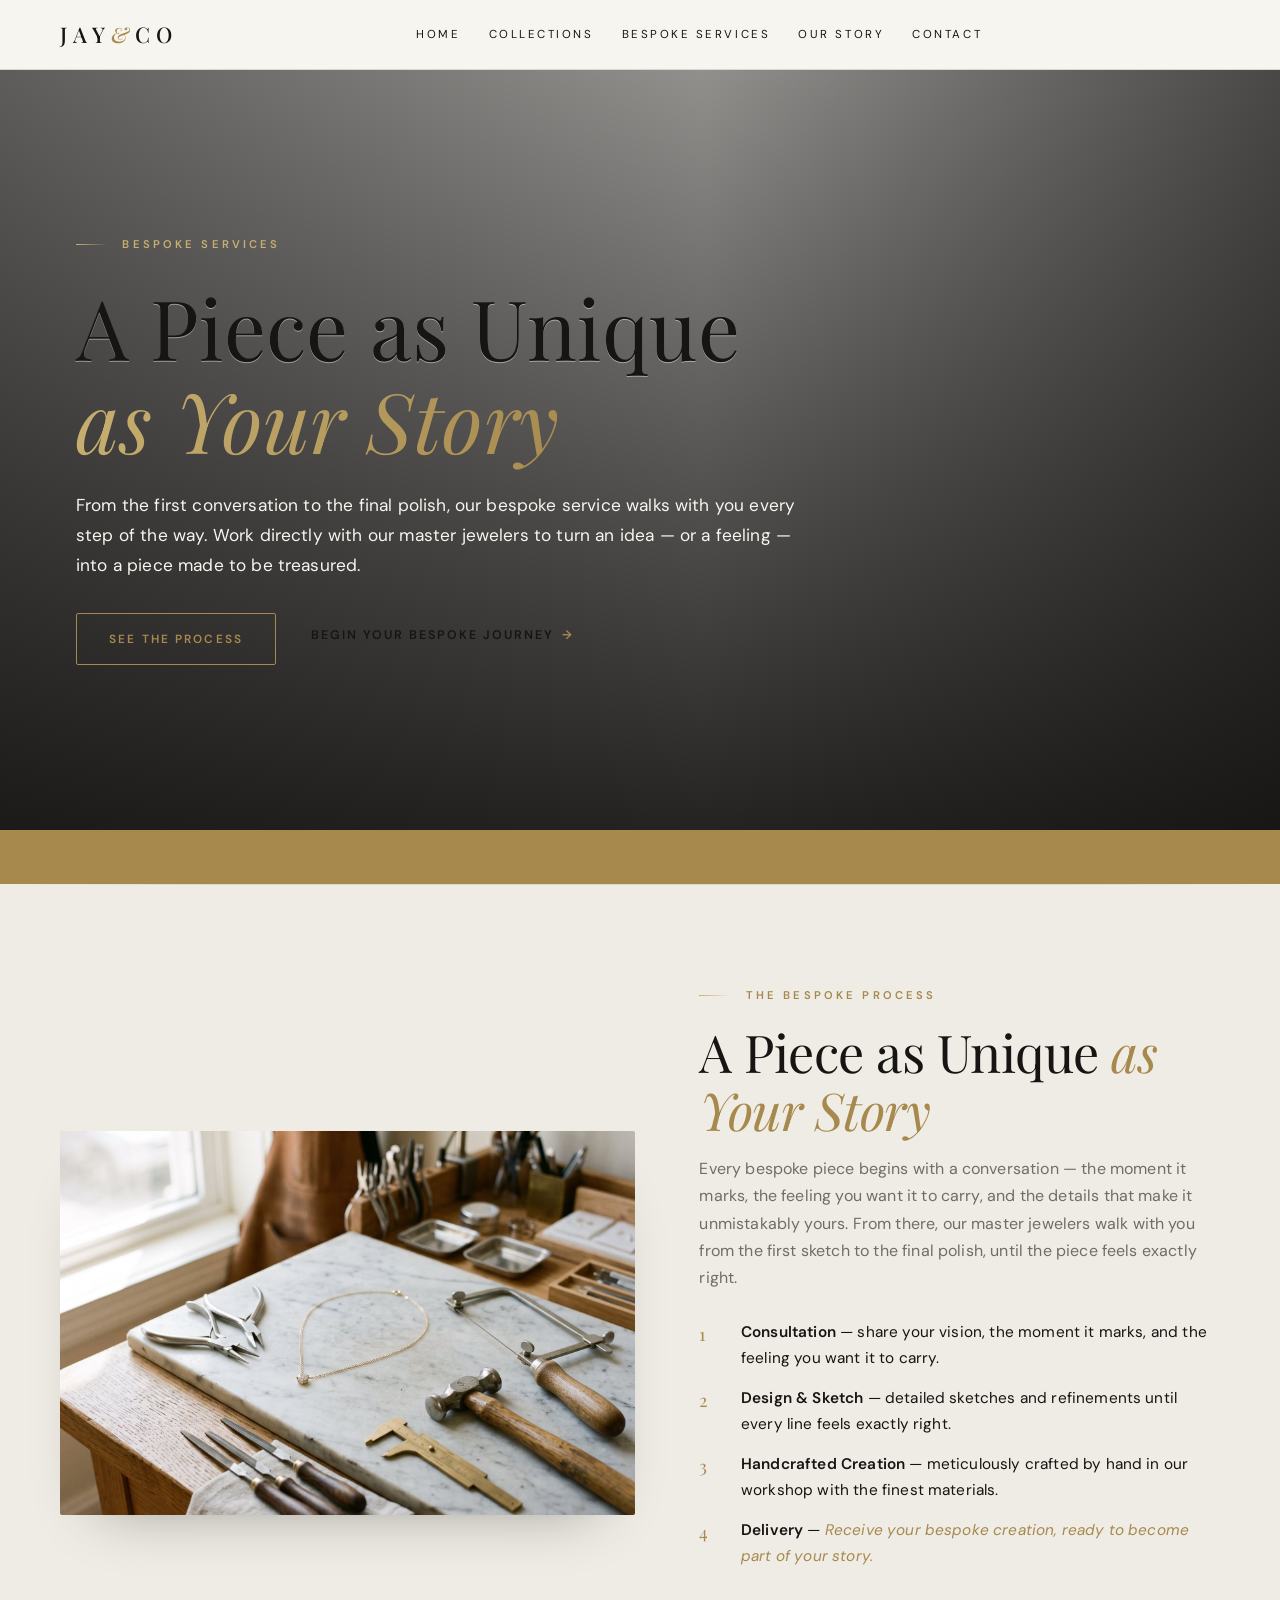
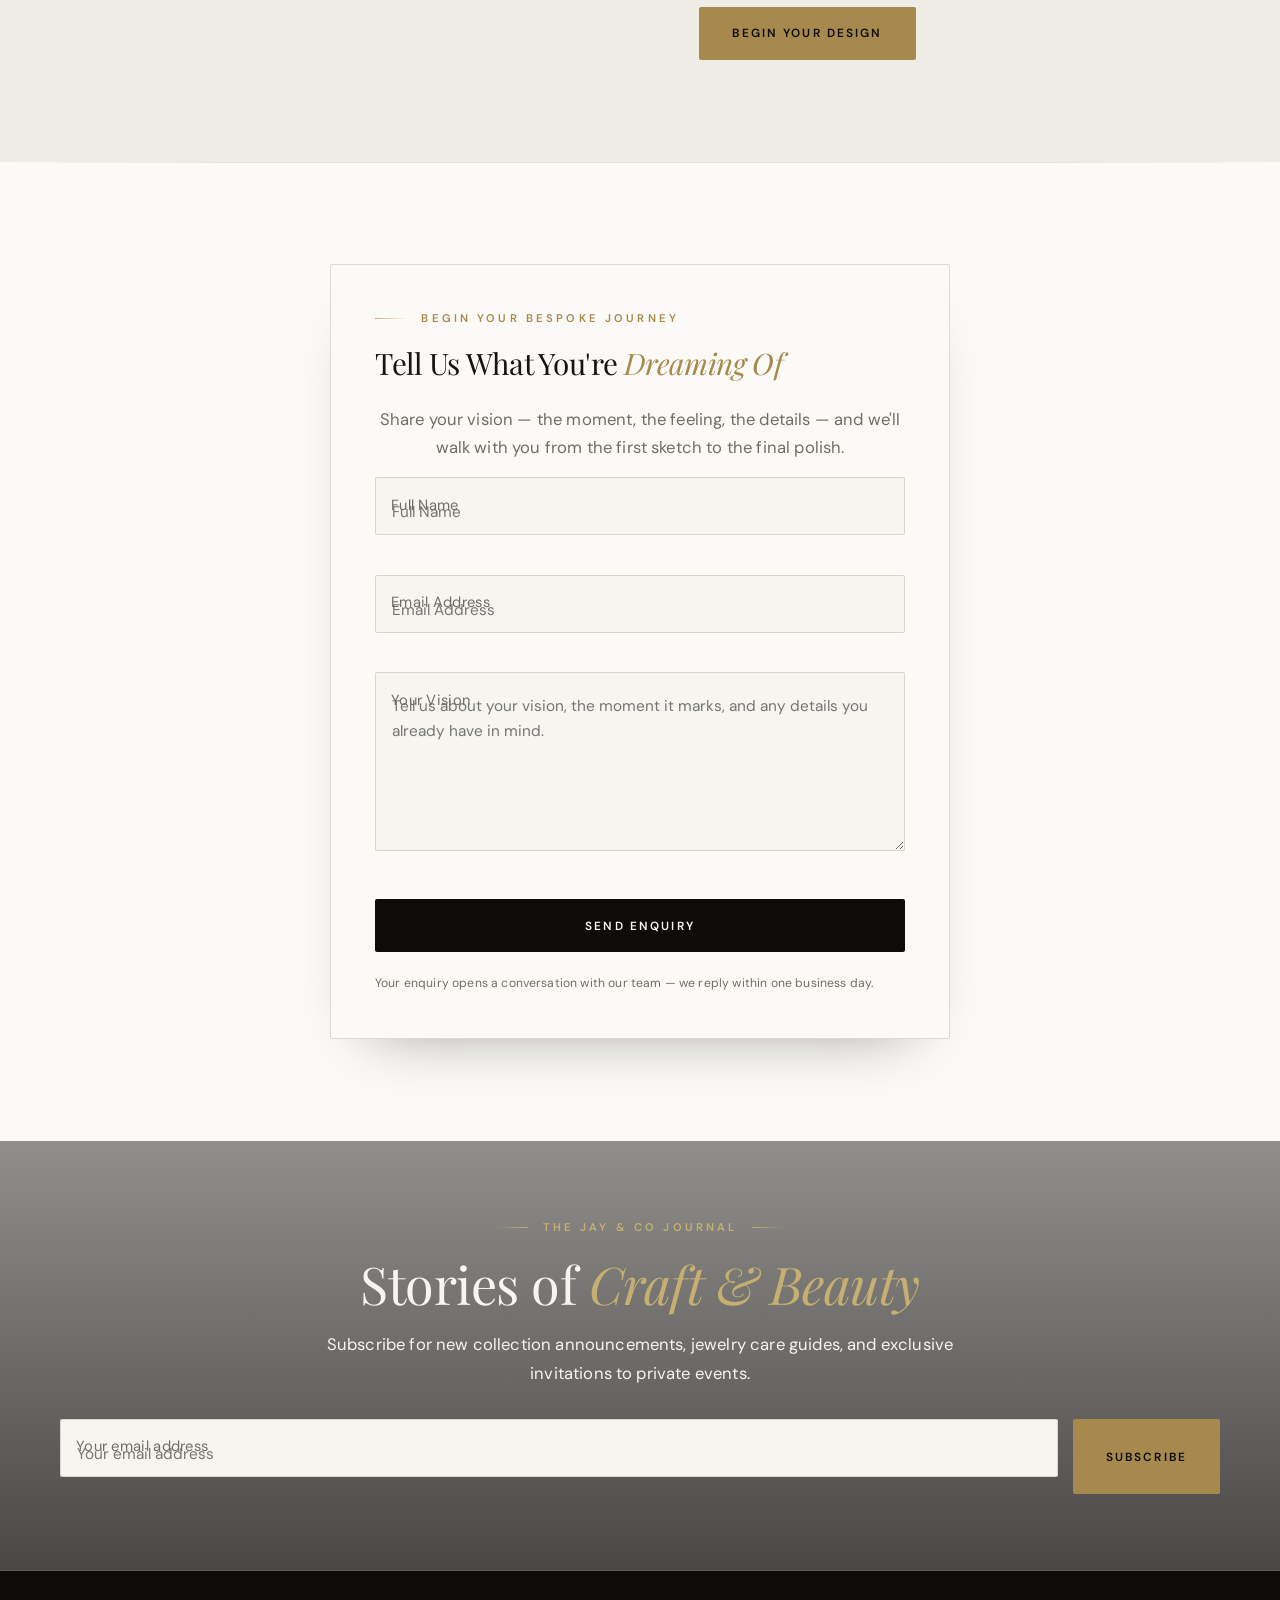
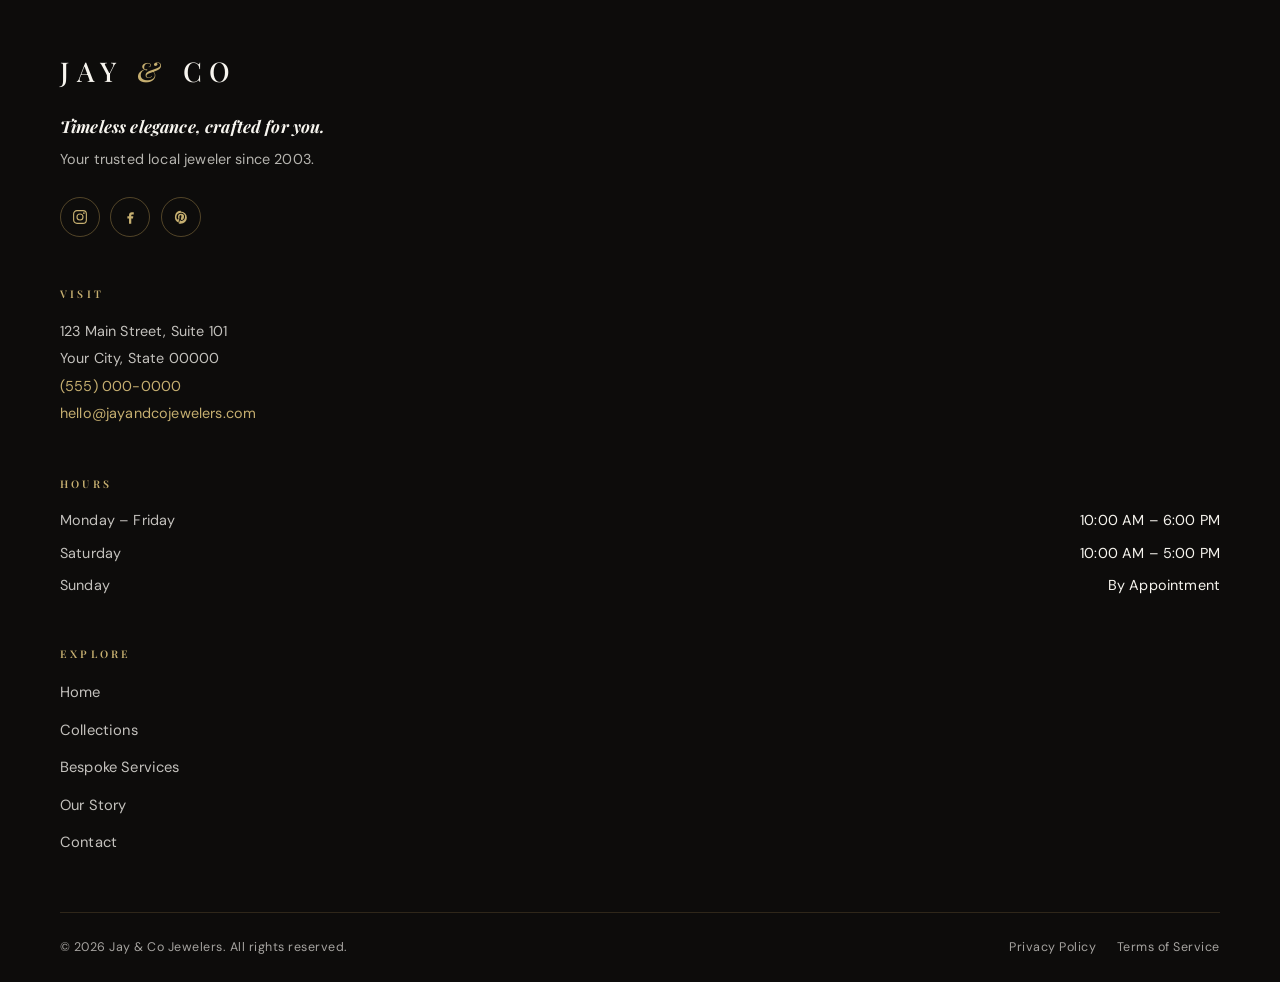
==== bespoke.html @ 1e6a83b5 "Rebuild Jay & Co Jewelers site from the supplied build prompt New multi-page static site per JAY-CO-" ====
<!DOCTYPE html>
<html lang="en">
<head>
  <meta charset="utf-8">
  <meta name="viewport" content="width=device-width, initial-scale=1">
  <title>Bespoke Services — Jay &amp; Co Jewelers</title>
  <meta name="description" content="Jay &amp; Co bespoke jewelry services — from the first consultation to the final polish, create a piece as unique as your story.">
  <meta name="author" content="Jay &amp; Co Jewelers">
  <meta name="robots" content="index, follow">
  <meta name="theme-color" content="#f7f5ef">
  <link rel="canonical" href="https://jayandcojewelers.com/bespoke">
  <link rel="icon" href="favicon.svg" type="image/svg+xml">
  <link rel="icon" href="favicon.ico" sizes="48x48">
  <link rel="icon" href="favicon-32x32.png" sizes="32x32" type="image/png">
  <link rel="icon" href="favicon-16x16.png" sizes="16x16" type="image/png">
  <link rel="manifest" href="site.webmanifest">
  <link rel="preconnect" href="https://fonts.googleapis.com">
  <link rel="preconnect" href="https://fonts.gstatic.com" crossorigin>
  <link href="https://fonts.googleapis.com/css2?family=DM+Sans:wght@400;500;600&family=Playfair+Display:ital,wght@0,400;0,500;1,400;1,500&display=swap" rel="stylesheet">
  <link rel="stylesheet" href="assets/css/styles.css">
</head>
<body>
  <a class="skip-link" href="#main">Skip to content</a>

  <header class="header" id="top">
    <div class="container header__inner">
      <a class="brand" href="index.html" aria-label="Jay &amp; Co Jewelers — home">
        JAY <span class="brand__amp">&amp;</span> CO
      </a>
      <nav class="nav__links" aria-label="Primary navigation">
        <a href="index.html" data-nav="home">Home</a>
        <a href="collections.html" data-nav="collections">Collections</a>
        <a href="bespoke.html" data-nav="bespoke" aria-current="page">Bespoke Services</a>
        <a href="story.html" data-nav="story">Our Story</a>
        <a href="contact.html" data-nav="contact">Contact</a>
      </nav>
      <div class="header__actions">
        <button class="menu-toggle" type="button" aria-expanded="false" aria-controls="mobile-menu"
                aria-label="Open menu" data-menu-toggle>
          <span></span><span></span><span></span>
        </button>
      </div>
    </div>
  </header>

  <div class="mobile-menu" id="mobile-menu" hidden>
    <nav class="mobile-menu__links" aria-label="Mobile navigation">
      <a href="index.html">Home</a>
      <a href="collections.html">Collections</a>
      <a href="bespoke.html">Bespoke Services</a>
      <a href="story.html">Our Story</a>
      <a href="contact.html">Contact</a>
      <a class="btn btn--outline mobile-menu__cta" href="contact.html">Send an Enquiry</a>
    </nav>
    <p class="mobile-menu__meta">Jay &amp; Co Jewelers · <a href="contact.html">Visit the contact page</a></p>
  </div>

  <main id="main">

    <!-- ===================== HERO ===================== -->
    <section class="hero" id="hero">
      <div class="hero__bg" aria-hidden="true"></div>
      <div class="container hero__content">
        <p class="eyebrow hero__eyebrow" data-reveal>Bespoke Services</p>
        <h1 class="hero__title" data-reveal>
          A Piece as Unique<br>
          <em>as Your Story</em>
        </h1>
        <p class="hero__body" data-reveal>
          From the first conversation to the final polish, our bespoke service walks with you every step of the way. Work directly with our master jewelers to turn an idea — or a feeling — into a piece made to be treasured.
        </p>
        <div class="hero__ctas" style="margin-top:2rem" data-reveal>
          <a class="btn btn--outline" href="#process">
            See the Process
          </a>
          <a class="link-arrow" href="#enquiry">
            Begin Your Bespoke Journey <span class="link-arrow__glyph" aria-hidden="true">→</span>
          </a>
        </div>
      </div>
    </section>

    <!-- ===================== MARQUEE ===================== -->
    <div class="marquee" aria-label="What we offer" role="marquee">
      <div class="marquee__track">
        <span class="marquee__item">Bespoke Design<span class="marquee__sep">◆</span></span>
        <span class="marquee__item">Timeless craftmanship<span class="marquee__sep">◆</span></span>
        <span class="marquee__item">Jewellery made to be treasured<span class="marquee__sep">◆</span></span>
        <span class="marquee__item">Engagement Rings<span class="marquee__sep">◆</span></span>
        <span class="marquee__item">Ethically sourced diamonds<span class="marquee__sep">◆</span></span>
        <span class="marquee__item">Bespoke Design<span class="marquee__sep">◆</span></span>
        <span class="marquee__item">Timeless craftmanship<span class="marquee__sep">◆</span></span>
        <span class="marquee__item">Jewellery made to be treasured<span class="marquee__sep">◆</span></span>
        <span class="marquee__item">Engagement Rings<span class="marquee__sep">◆</span></span>
        <span class="marquee__item">Ethically sourced diamonds<span class="marquee__sep">◆</span></span>
      </div>
    </div>

    <!-- ===================== BESPOKE PROCESS ===================== -->
    <section class="section bespoke-split" id="process">
      <div class="container">
        <div class="bespoke-split__grid">
          <div class="bespoke-split__image" data-reveal>
            <img src="assets/bespoke.jpg" alt="Bespoke atelier — custom jewelry crafted by hand" loading="lazy" decoding="async">
          </div>

          <div class="bespoke-split__text" data-reveal>
            <p class="eyebrow">The Bespoke Process</p>
            <h2 class="section__title">A Piece as Unique <em>as Your Story</em></h2>
            <p class="bespoke-split__body">
              Every bespoke piece begins with a conversation — the moment it marks, the feeling you want it to carry, and the details that make it unmistakably yours. From there, our master jewelers walk with you from the first sketch to the final polish, until the piece feels exactly right.
            </p>

            <ol class="bespoke-steps">
              <li><strong>Consultation</strong> — share your vision, the moment it marks, and the feeling you want it to carry.</li>
              <li><strong>Design &amp; Sketch</strong> — detailed sketches and refinements until every line feels exactly right.</li>
              <li><strong>Handcrafted Creation</strong> — meticulously crafted by hand in our workshop with the finest materials.</li>
              <li><strong>Delivery</strong> — <em>Receive your bespoke creation, ready to become part of your story.</em></li>
            </ol>

            <div class="bespoke-split__cta">
              <a class="btn" href="#enquiry">Begin Your Design</a>
            </div>
          </div>
        </div>
      </div>
    </section>

    <!-- ===================== BESPOKE ENQUIRY FORM ===================== -->
    <section class="section home-contact" id="enquiry">
      <div class="container">
        <div class="home-contact__grid" style="grid-template-columns:1fr">
          <div class="enquiry-card" style="max-width:620px; margin-inline:auto" data-reveal>
            <p class="eyebrow enquiry-card__eyebrow">Begin Your Bespoke Journey</p>
            <h2 class="section__title enquiry-card__title">Tell Us What You're <em>Dreaming Of</em></h2>
            <p class="section__lead" style="margin-top:1rem; text-align:center">
              Share your vision — the moment, the feeling, the details — and we'll walk with you from the first sketch to the final polish.
            </p>

            <form class="form" novalidate data-form="enquiry" data-phone="1234567890" style="margin-top:1rem">
              <div class="field">
                <input class="field__input" type="text" id="name" name="name" placeholder="Full Name" autocomplete="name" required>
                <label class="field__label" for="name">Full Name</label>
                <span class="field__error" data-error></span>
              </div>

              <div class="field">
                <input class="field__input" type="email" id="email" name="email" placeholder="Email Address" autocomplete="email" required>
                <label class="field__label" for="email">Email Address</label>
                <span class="field__error" data-error></span>
              </div>

              <div class="field">
                <textarea class="field__input field__input--area" id="message" name="message" rows="6" placeholder="Tell us about your vision, the moment it marks, and any details you already have in mind." required></textarea>
                <label class="field__label" for="message">Your Vision</label>
                <span class="field__error" data-error></span>
              </div>

              <button class="btn btn--black" type="submit">
                <span data-btn-text>Send Enquiry</span>
              </button>

              <p class="form__note">
                Your enquiry opens a conversation with our team — we reply within one business day.
              </p>
              <p class="form__success" role="status" aria-live="polite" hidden>
                Thank you — your bespoke enquiry has been sent. We'll be in touch soon.
              </p>
            </form>
          </div>
        </div>
      </div>
    </section>

    <!-- ===================== JOURNAL BAND ===================== -->
    <section class="journal-band" aria-label="The Jay &amp; Co Journal">
      <div class="container">
        <p class="eyebrow" data-reveal>The Jay &amp; Co Journal</p>
        <h2 class="section__title" data-reveal>Stories of <em>Craft &amp; Beauty</em></h2>
        <p class="section__lead" data-reveal>
          Subscribe for new collection announcements, jewelry care guides, and exclusive invitations to private events.
        </p>

        <form class="journal-band__form" novalidate data-form="subscribe">
          <div class="field journal-band__field">
            <input class="field__input" type="email" id="subscriber-email" name="email"
                   placeholder="Your email address" autocomplete="email" required>
            <label class="field__label" for="subscriber-email">Your email address</label>
            <span class="field__error" data-error></span>
          </div>
          <button class="btn" type="submit">
            <span data-btn-text>Subscribe</span>
          </button>
        </form>

        <p class="form__success" role="status" aria-live="polite" hidden style="margin-top:1rem">
          Welcome to the journal — your first note is on its way.
        </p>
      </div>
    </section>

  </main>

  <footer class="footer">
    <div class="container">
      <div class="footer__grid">
        <div class="footer__brand">
          <a class="footer__logo" href="index.html" aria-label="Jay &amp; Co Jewelers — back to home">
            JAY <span class="amp">&amp;</span> CO
          </a>
          <p class="footer__tagline">
            <strong>Timeless elegance, crafted for you.</strong>
            Your trusted local jeweler since 2003.
          </p>
          <ul class="footer__social" aria-label="Social media">
            <li><a href="https://instagram.com" rel="noopener" aria-label="Instagram">
              <svg viewBox="0 0 24 24" fill="none" aria-hidden="true"><rect x="3.5" y="3.5" width="17" height="17" rx="4.5" stroke="currentColor" stroke-width="1.5"/><circle cx="12" cy="12" r="4" stroke="currentColor" stroke-width="1.5"/><circle cx="17.2" cy="6.8" r="1.2" fill="currentColor"/></svg>
            </a></li>
            <li><a href="https://facebook.com" rel="noopener" aria-label="Facebook">
              <svg viewBox="0 0 24 24" fill="currentColor" aria-hidden="true"><path d="M14.8 8.5h2.2V5.6h-2.6c-2.3 0-3.7 1.5-3.7 3.8v1.6H8.5v2.9h2.2V21h3v-7.1h2.3l.4-2.9h-2.7V9.7c0-.8.4-1.2 1.1-1.2Z"/></svg>
            </a></li>
            <li><a href="https://pinterest.com" rel="noopener" aria-label="Pinterest">
              <svg viewBox="0 0 24 24" fill="currentColor" aria-hidden="true"><path d="M12 3.8a8.2 8.2 0 0 0-3 15.8c-.1-.7-.1-1.7.1-2.4l1-4.1s-.2-.5-.2-1.3c0-1.2.7-2.1 1.6-2.1.8 0 1.1.6 1.1 1.3 0 .8-.5 2-.8 3.2-.2.9.5 1.7 1.4 1.7 1.7 0 2.9-2.2 2.9-4.7 0-1.9-1.3-3.4-3.7-3.4a4.2 4.2 0 0 0-4.4 4.3c0 .8.3 1.4.6 1.8l-.3 1.1c-.1.4-.3.5-.7.3-1.1-.5-1.7-1.9-1.7-3.4 0-2.5 2-5.5 6.1-5.5 3.3 0 5.4 2.4 5.4 4.9 0 3.4-1.9 5.9-4.7 5.9-1 0-1.9-.5-2.2-1.1l-.6 2.3c-.2.8-.7 1.7-1.1 2.3.9.3 1.8.4 2.8.4a8.2 8.2 0 0 0 0-16.4Z"/></svg>
            </a></li>
          </ul>
        </div>
        <div class="footer__col">
          <h3 class="footer__heading">Visit</h3>
          <p class="footer__address">
            123 Main Street, Suite 101<br>
            Your City, State 00000<br>
            <a href="tel:+15550000000">(555) 000-0000</a><br>
            <a href="mailto:hello@jayandcojewelers.com">hello@jayandcojewelers.com</a>
          </p>
        </div>
        <div class="footer__col">
          <h3 class="footer__heading">Hours</h3>
          <ul class="footer__hours">
            <li><span>Monday – Friday</span><span>10:00 AM – 6:00 PM</span></li>
            <li><span>Saturday</span><span>10:00 AM – 5:00 PM</span></li>
            <li><span>Sunday</span><span>By Appointment</span></li>
          </ul>
        </div>
        <div class="footer__col">
          <h3 class="footer__heading">Explore</h3>
          <ul class="footer__list">
            <li><a href="index.html">Home</a></li>
            <li><a href="collections.html">Collections</a></li>
            <li><a href="bespoke.html">Bespoke Services</a></li>
            <li><a href="story.html">Our Story</a></li>
            <li><a href="contact.html">Contact</a></li>
          </ul>
        </div>
      </div>
      <div class="footer__bottom">
        <p>© <span data-year>2026</span> Jay &amp; Co Jewelers. All rights reserved.</p>
        <ul class="footer__legal">
          <li><a href="privacy.html">Privacy Policy</a></li>
          <li><a href="terms.html">Terms of Service</a></li>
        </ul>
      </div>
    </div>
  </footer>

  <script src="assets/js/main.js" defer></script>
</body>
</html>
---- assets/css/styles.css ----
/* =============================================================
   JAY & CO JEWELERS — rebuilt design system
   Understated luxury: warm ivory paper · deep black · muted gold
   Playfair Display (display) + DM Sans (body/UI)
   ============================================================= */

/* -------------------------------------------------- fonts */
@import url('https://fonts.googleapis.com/css2?family=DM+Sans:wght@400;500;600&family=Playfair+Display:ital,wght@0,400;0,500;1,400;1,500&display=swap');

/* -------------------------------------------------- tokens */
:root {
  --ink: #171513;
  --ink-deep: #0d0c0b;
  --ivory: #f7f5ef;
  --paper: #fbfaf6;
  --parchment: #eeece4;
  --gold: #a7894d;
  --gold-bright: #c6af70;
  --ink-soft: #716d66;
  --rule: rgba(23, 21, 19, 0.14);
  --ease-out: cubic-bezier(.23, 1, .32, 1);

  --font-display: 'Playfair Display', Georgia, 'Times New Roman', serif;
  --font-body: 'DM Sans', -apple-system, BlinkMacSystemFont, 'Segoe UI', Roboto, sans-serif;

  --container: 1160px;
  --nav-h: 70px;
  --radius: 2px;
  --shadow: 0 30px 60px -42px rgba(13, 12, 11, 0.45);
  --shadow-gold: 0 24px 50px -30px rgba(167, 137, 77, 0.5);
}

/* -------------------------------------------------- reset / base */
*, *::before, *::after { box-sizing: border-box; }
* { margin: 0; }

html {
  scroll-behavior: smooth;
  -webkit-text-size-adjust: 100%;
}

body {
  background: var(--paper);
  color: var(--ink-soft);
  font-family: var(--font-body);
  font-size: 1rem;
  line-height: 1.7;
  font-weight: 400;
  letter-spacing: 0.01em;
  -webkit-font-smoothing: antialiased;
  -moz-osx-font-smoothing: grayscale;
  overflow-x: hidden;
}

body.menu-open { overflow: hidden; }

img, svg { display: block; max-width: 100%; height: auto; }
a { color: inherit; text-decoration: none; }
button, input, textarea { font: inherit; color: inherit; }

h1, h2, h3, h4 {
  font-family: var(--font-display);
  color: var(--ink);
  font-weight: 400;
  line-height: 1.12;
  letter-spacing: 0.005em;
}

::selection { background: rgba(167, 137, 77, 0.85); color: #171513; }

:focus-visible {
  outline: 2px solid var(--gold-bright);
  outline-offset: 3px;
  border-radius: 2px;
}

@media (prefers-reduced-motion: no-preference) {
  html { scroll-behavior: smooth; }
}

/* -------------------------------------------------- layout */
.container {
  width: min(100% - 2.5rem, var(--container));
  margin-inline: auto;
}

.section {
  position: relative;
  padding-block: clamp(4rem, 8vw, 7.5rem);
  scroll-margin-top: calc(var(--nav-h) + 1rem);
}

/* hairline rule under each section */
.section::before {
  content: "";
  position: absolute;
  left: 0; right: 0; top: 0;
  height: 1px;
  background: linear-gradient(90deg, transparent, var(--rule) 18%, var(--rule) 82%, transparent);
  opacity: 0.7;
}

.skip-link {
  position: fixed;
  top: -100px; left: 1rem;
  z-index: 200;
  background: var(--gold);
  color: var(--ink-deep);
  padding: 0.7rem 1.2rem;
  font-size: 0.78rem;
  letter-spacing: 0.16em;
  text-transform: uppercase;
  transition: top 0.25s var(--ease-out);
}
.skip-link:focus { top: 1rem; }

/* -------------------------------------------------- type components */
.eyebrow {
  font-family: var(--font-body);
  font-size: 0.7rem;
  letter-spacing: 0.28em;
  text-transform: uppercase;
  color: var(--gold);
  font-weight: 600;
  display: flex;
  align-items: center;
  gap: 0.9rem;
  margin-bottom: 1.1rem;
}
.eyebrow::before {
  content: "";
  width: 32px; height: 1px;
  background: linear-gradient(90deg, var(--gold-bright), transparent);
  flex: none;
}

.section__head { max-width: 720px; margin-bottom: clamp(2.25rem, 4.5vw, 3.75rem); }
.section__title {
  font-size: clamp(2rem, 4.2vw, 3.25rem);
  letter-spacing: -0.01em;
}
.section__title em {
  font-style: italic;
  color: var(--gold);
}
.section__lead {
  margin-top: 1.1rem;
  font-size: clamp(0.98rem, 1.3vw, 1.05rem);
  color: var(--ink-soft);
  max-width: 60ch;
}

/* -------------------------------------------------- buttons */
.btn {
  display: inline-flex;
  align-items: center;
  justify-content: center;
  gap: 0.6rem;
  padding: 0.95rem 2rem;
  border: 1px solid transparent;
  border-radius: var(--radius);
  background: var(--gold);
  color: var(--ink-deep);
  font-size: 0.74rem;
  font-weight: 600;
  letter-spacing: 0.18em;
  text-transform: uppercase;
  cursor: pointer;
  transition: background 0.3s var(--ease-out), color 0.3s var(--ease-out),
              transform 0.3s var(--ease-out), box-shadow 0.3s var(--ease-out);
}
.btn:active { transform: scale(0.97); }

.btn:hover, .btn:focus-visible {
  background: var(--gold-bright);
  transform: translateY(-2px);
  box-shadow: var(--shadow-gold);
}

.btn--outline {
  background: transparent;
  border-color: var(--gold);
  color: var(--gold);
}
.btn--outline:hover, .btn--outline:focus-visible {
  background: var(--gold);
  color: var(--ink-deep);
  transform: translateY(-2px);
  box-shadow: var(--shadow-gold);
}

.btn--black {
  background: var(--ink-deep);
  color: var(--ivory);
}
.btn--black:hover {
  background: var(--ink);
  color: var(--ivory);
  transform: translateY(-2px);
  box-shadow: var(--shadow);
}

.btn--black-outline {
  background: transparent;
  border-color: var(--ink-soft);
  color: var(--ink);
}
.btn--black-outline:hover, .btn--black-outline:focus-visible {
  background: var(--ink-deep);
  border-color: var(--ink-deep);
  color: var(--ivory);
  transform: translateY(-2px);
  box-shadow: var(--shadow);
}

.link-arrow {
  display: inline-flex;
  align-items: center;
  gap: 0.5rem;
  color: var(--ink);
  font-size: 0.78rem;
  font-weight: 600;
  letter-spacing: 0.16em;
  text-transform: uppercase;
  padding-bottom: 0.35rem;
  background-image: linear-gradient(90deg, var(--gold), var(--gold));
  background-repeat: no-repeat;
  background-size: 0% 1px;
  background-position: 0 100%;
  transition: background-size 0.4s var(--ease-out), color 0.3s var(--ease-out);
}
.link-arrow:hover, .link-arrow:focus-visible {
  color: var(--gold);
  background-size: 100% 1px;
}
.link-arrow__glyph {
  color: var(--gold);
  transition: transform 0.3s var(--ease-out);
}
.link-arrow:hover .link-arrow__glyph { transform: translateX(6px); }

/* -------------------------------------------------- reveal on scroll */
.js [data-reveal] {
  opacity: 0;
  transform: translateY(22px);
  transition: opacity 0.9s var(--ease-out), transform 0.9s var(--ease-out);
}
.js [data-reveal].is-visible { opacity: 1; transform: none; }

/* -------------------------------------------------- header */
.header {
  position: sticky;
  top: 0;
  z-index: 100;
  background: var(--ivory);
  border-bottom: 1px solid var(--rule);
  height: var(--nav-h);
  transition: box-shadow 0.35s var(--ease-out), background 0.35s var(--ease-out);
}
.header.is-scrolled {
  box-shadow: 0 18px 40px -34px rgba(13, 12, 11, 0.4);
}

.header__inner {
  height: 100%;
  display: flex;
  align-items: center;
  justify-content: space-between;
  gap: 1.5rem;
}

.brand {
  display: inline-flex;
  align-items: center;
  font-family: var(--font-display);
  font-size: 1.35rem;
  font-weight: 500;
  letter-spacing: 0.28em;
  text-transform: uppercase;
  color: var(--ink);
  transition: transform 0.5s var(--ease-out);
}
.brand:hover { transform: rotate(-3deg) scale(1.03); }

.brand__amp {
  font-style: italic;
  color: var(--gold);
}

.nav__links {
  display: none;
  gap: clamp(1.1rem, 2.2vw, 2.2rem);
}
.nav__links a {
  font-family: var(--font-body);
  font-size: 0.72rem;
  letter-spacing: 0.22em;
  text-transform: uppercase;
  color: var(--ink);
  padding-block: 0.5rem;
  transition: color 0.3s var(--ease-out);
}
.nav__links a:hover, .nav__links a.is-active { color: var(--gold); }
.nav__links a:hover::after {
  content: "";
  position: absolute;
  left: 0; bottom: 0; width: 100%; height: 1px;
  background: var(--gold);
}

.header__actions {
  display: flex;
  align-items: center;
  gap: 0.6rem;
}

.menu-toggle {
  width: 44px; height: 44px;
  display: grid;
  place-content: center;
  gap: 5px;
  background: transparent;
  border: 1px solid var(--rule);
  border-radius: var(--radius);
  cursor: pointer;
  padding: 0;
}
.menu-toggle span {
  display: block;
  width: 18px; height: 1.5px;
  background: var(--ink);
  transition: transform 0.3s var(--ease-out), opacity 0.25s var(--ease-out);
}
.menu-toggle[aria-expanded="true"] span:nth-child(1) { transform: translateY(6.5px) rotate(45deg); }
.menu-toggle[aria-expanded="true"] span:nth-child(2) { opacity: 0; }
.menu-toggle[aria-expanded="true"] span:nth-child(3) { transform: translateY(-6.5px) rotate(-45deg); }

/* mobile drawer */
.mobile-menu {
  position: fixed;
  inset: var(--nav-h) 0 0;
  z-index: 99;
  background: var(--ivory);
  border-top: 1px solid var(--rule);
  padding: 2.5rem 1.5rem;
  display: flex;
  flex-direction: column;
  justify-content: space-between;
  opacity: 0;
  transform: translateY(-8px);
  transition: opacity 0.25s var(--ease-out), transform 0.25s var(--ease-out);
}
.mobile-menu[hidden] { display: none; }
.mobile-menu.is-open { opacity: 1; transform: none; }

.mobile-menu__links {
  display: flex;
  flex-direction: column;
  gap: 0.3rem;
}
.mobile-menu__links a:not(.btn) {
  font-family: var(--font-display);
  font-size: clamp(1.7rem, 8vw, 2.3rem);
  color: var(--ink);
  padding-block: 0.7rem;
  border-bottom: 1px solid var(--rule);
  transition: color 0.3s var(--ease-out), padding-left 0.3s var(--ease-out);
}
.mobile-menu__links a:not(.btn):hover {
  color: var(--gold);
  padding-left: 0.5rem;
}
.mobile-menu__cta { margin-top: 1.1rem; align-self: stretch; justify-content: center; }
.mobile-menu__meta {
  font-size: 0.74rem;
  letter-spacing: 0.14em;
  text-transform: uppercase;
  color: var(--ink-soft);
}
.mobile-menu__meta a { color: var(--gold); }

/* -------------------------------------------------- marquee */
.marquee {
  background: var(--gold);
  color: var(--ink-deep);
  overflow: hidden;
  position: relative;
  padding-block: 0.7rem;
  font-family: var(--font-display);
  font-size: clamp(0.95rem, 1.6vw, 1.15rem);
  letter-spacing: 0.02em;
  white-space: nowrap;
}
.marquee__track {
  display: inline-block;
  animation: marquee 38s linear infinite;
  padding-left: 100%;
}
.marquee__item {
  display: inline-flex;
  align-items: center;
  gap: 1rem;
  padding-inline: 1rem;
}
.marquee__sep {
  color: var(--ink-deep);
  opacity: 0.55;
  font-size: 0.7em;
}
@keyframes marquee {
  from { transform: translateX(0); }
  to { transform: translateX(-50%); }
}

/* -------------------------------------------------- hero */
.hero {
  position: relative;
  min-height: 760px;
  display: flex;
  align-items: center;
  overflow: hidden;
  isolation: isolate;
}
.hero__bg {
  position: absolute;
  inset: 0;
  z-index: -2;
  background:
    linear-gradient(180deg, rgba(13,12,11,0.15), rgba(13,12,11,0.55) 55%, rgba(13,12,11,0.85) 100%),
    linear-gradient(90deg, rgba(13,12,11,0.6), rgba(13,12,11,0.35) 55%, rgba(13,12,11,0.7) 100%),
    url('assets/hero.jpg');
  background-size: cover;
  background-position: center;
}
.hero__content {
  position: relative;
  width: min(100% - 2.5rem, var(--container));
  margin-inline: auto;
  padding: 0 1rem;
}
.hero__content > * { max-width: 60ch; }

.hero__eyebrow { color: var(--gold-bright); }
.hero__title {
  font-size: clamp(2.8rem, 7.4vw, 5.2rem);
  margin-top: 1.6rem;
  text-shadow: 0 1px 0 rgba(255,255,255,0.45);
}
.hero__title em {
  font-style: italic;
  background: linear-gradient(100deg, var(--gold-bright), var(--gold) 45%, var(--ink-deep) 60%, var(--gold-bright) 92%);
  background-size: 240% 100%;
  -webkit-background-clip: text;
  background-clip: text;
  color: transparent;
  text-shadow: none;
  animation: foilsheen 9s linear infinite;
}
.hero__body {
  margin-top: 1.5rem;
  font-size: clamp(0.98rem, 1.4vw, 1.08rem);
  color: var(--ivory);
  line-height: 1.75;
}
.hero__ctas {
  margin-top: 2.4rem;
  display: flex;
  flex-wrap: wrap;
  align-items: center;
  gap: 1.5rem 2.2rem;
}
.hero__scroll {
  position: absolute;
  left: 50%; bottom: 1.6rem;
  transform: translateX(-50%);
  display: flex;
  flex-direction: column;
  align-items: center;
  gap: 0.6rem;
  font-size: 0.6rem;
  letter-spacing: 0.4em;
  text-transform: uppercase;
  color: var(--ivory);
  opacity: 0.75;
  transition: opacity 0.3s var(--ease-out), color 0.3s var(--ease-out);
}
.hero__scroll:hover { opacity: 1; color: var(--gold-bright); }
.hero__scroll-line {
  width: 1px; height: 48px;
  background: linear-gradient(180deg, var(--gold-bright), transparent);
  position: relative;
  overflow: hidden;
}
.hero__scroll-line::after {
  content: "";
  position: absolute; inset-inline: 0; top: -100%; height: 100%;
  background: linear-gradient(180deg, transparent, var(--gold-bright));
  animation: scrollcue 2.4s var(--ease-out) infinite;
}

/* -------------------------------------------------- stats */
.stats {
  background: var(--ivory);
  padding-block: clamp(2.2rem, 4.5vw, 3.5rem);
}
.stats__grid {
  list-style: none;
  display: grid;
  grid-template-columns: 1fr 1fr;
  gap: 0;
}
.stat {
  text-align: center;
  padding: clamp(1.2rem, 2.8vw, 2rem) 1rem;
  position: relative;
}
.stat::after {
  content: "";
  position: absolute;
  right: 0; top: 20%;
  height: 60%; width: 1px;
  background: var(--rule);
}
.stat:nth-child(2n)::after { display: none; }
.stat:nth-child(n + 3) { border-top: 1px solid var(--rule); }
.stat__value {
  display: block;
  font-family: var(--font-display);
  font-size: clamp(1.9rem, 4.2vw, 2.9rem);
  font-weight: 500;
  line-height: 1;
  color: var(--ink);
}
.stat__label {
  display: block;
  margin-top: 0.6rem;
  font-size: 0.66rem;
  letter-spacing: 0.22em;
  text-transform: uppercase;
  color: var(--ink-soft);
}

/* -------------------------------------------------- collections section */
.collections {
  background: var(--paper);
}
.collections__head { text-align: center; }
.collections__lead {
  margin: 0 auto;
  max-width: 62ch;
  color: var(--ink-soft);
}
.collections__grid {
  display: grid;
  grid-template-columns: 1fr 1fr;
  gap: clamp(1.3rem, 2.6vw, 2rem);
}
.card {
  position: relative;
  display: flex;
  flex-direction: column;
  background: var(--paper);
  border: 1px solid var(--rule);
  border-radius: var(--radius);
  overflow: hidden;
  box-shadow: var(--shadow);
  transition: transform 0.5s var(--ease-out), box-shadow 0.5s var(--ease-out),
              border-color 0.5s var(--ease-out);
}
.card:hover {
  transform: translateY(-6px);
  box-shadow: var(--shadow-gold), var(--shadow);
  border-color: var(--gold);
}
.card__media {
  position: relative;
  overflow: hidden;
  background: var(--parchment);
  aspect-ratio: 3 / 4;
  border-bottom: 1px solid var(--rule);
}
.card__media img {
  width: 100%; height: 100%;
  object-fit: cover;
  transition: transform 0.9s var(--ease-out);
}
.card:hover .card__media img { transform: scale(1.05); }
.card__media::after {
  content: "";
  position: absolute; inset: 0;
  background: linear-gradient(180deg, transparent 55%, rgba(13,12,11,0.45));
}
.card__body {
  padding: clamp(1.4rem, 2.4vw, 2rem);
  display: flex;
  flex-direction: column;
  gap: 0.7rem;
}
.card__kicker {
  font-size: 0.64rem;
  letter-spacing: 0.3em;
  text-transform: uppercase;
  color: var(--gold);
}
.card__title { font-size: clamp(1.4rem, 2.3vw, 1.8rem); }
.card__text { font-size: 0.94rem; color: var(--ink-soft); }
.card__link {
  margin-top: auto;
  align-self: flex-start;
  padding-top: 0.5rem;
}

.collections__cta {
  text-align: center;
  margin-top: clamp(2.2rem, 4vw, 3.5rem);
}

/* -------------------------------------------------- bespoke split */
.bespoke-split {
  background: var(--parchment);
}
.bespoke-split__grid {
  display: grid;
  gap: clamp(2.5rem, 5vw, 5rem);
  align-items: center;
}
.bespoke-split__image {
  position: relative;
  aspect-ratio: 16 / 9;
  overflow: hidden;
  border-radius: var(--radius);
  box-shadow: var(--shadow);
}
.bespoke-split__image img {
  width: 100%; height: 100%;
  object-fit: cover;
}
.bespoke-split__text { max-width: 52ch; }
.bespoke-split__body {
  color: var(--ink-soft);
  margin-top: 1rem;
  max-width: 48ch;
}
.bespoke-steps {
  list-style: none;
  padding: 0;
  margin: 1.75rem 0 0;
  counter-reset: step;
  display: grid;
  gap: 0.85rem;
}
.bespoke-steps li {
  counter-increment: step;
  padding-left: 2.6rem;
  position: relative;
  font-size: 0.96rem;
  color: var(--ink);
}
.bespoke-steps li::before {
  content: counter(step);
  position: absolute;
  left: 0; top: 0;
  font-family: var(--font-display);
  font-size: 1.1rem;
  color: var(--gold);
}
.bespoke-steps li strong {
  font-weight: 600;
  color: var(--ink);
}
.bespoke-steps li em {
  font-style: italic;
  color: var(--gold);
}
.bespoke-split__cta { margin-top: 2.4rem; }

/* -------------------------------------------------- difference */
.difference {
  background: var(--ink-deep);
  color: var(--ivory);
  text-align: center;
}
.difference .eyebrow { justify-content: center; color: var(--gold-bright); }
.difference .eyebrow::before {
  background: linear-gradient(90deg, transparent, var(--gold-bright));
}
.difference .eyebrow::after {
  content: "";
  width: 32px; height: 1px;
  background: linear-gradient(90deg, var(--gold-bright), transparent);
}
.difference .section__title { color: var(--ivory); }
.difference .section__title em { color: var(--gold-bright); }
.difference .section__lead {
  color: var(--ivory);
  margin-inline: auto;
}
.difference .quote {
  font-family: var(--font-display);
  font-style: italic;
  font-size: clamp(1.2rem, 2.6vw, 1.7rem);
  color: var(--gold-bright);
  max-width: 20ch;
  margin-inline: auto;
}

/* -------------------------------------------------- home contact section */
.home-contact {
  background: var(--paper);
}
.home-contact__grid {
  display: grid;
  gap: clamp(2.5rem, 5vw, 4.5rem);
  align-items: start;
}
.visit-card, .enquiry-card {
  padding: clamp(1.75rem, 3.5vw, 2.75rem);
  background: var(--paper);
  border: 1px solid var(--rule);
  border-radius: var(--radius);
  box-shadow: var(--shadow);
}
.visit-card__eyebrow { color: var(--gold); }
.visit-card__title {
  font-size: clamp(1.6rem, 2.6vw, 2.1rem);
  margin-top: 0.6rem;
  margin-bottom: 1rem;
}
.visit-card__title em { color: var(--gold); }
.visit-card__body { color: var(--ink-soft); max-width: 46ch; }
.visit-card__info {
  margin-top: 1.8rem;
  display: grid;
  gap: 1.4rem;
}
.visit-info {
  display: flex;
  gap: 1rem;
  padding-bottom: 1.4rem;
  border-bottom: 1px solid var(--rule);
}
.visit-info:last-child { border-bottom: 0; padding-bottom: 0; }
.visit-info__icon {
  flex: none;
  width: 42px; height: 42px;
  display: grid;
  place-items: center;
  border: 1px solid var(--rule);
  border-radius: 50%;
  color: var(--gold);
  background: var(--ivory);
}
.visit-info__icon svg { width: 20px; height: 20px; }
.visit-info__label {
  font-size: 0.64rem;
  letter-spacing: 0.3em;
  text-transform: uppercase;
  color: var(--gold);
  font-weight: 600;
  margin-bottom: 0.4rem;
  display: block;
}
.visit-info__value {
  color: var(--ink);
  font-size: 0.95rem;
  line-height: 1.75;
}
.visit-info__value a { border-bottom: 1px solid transparent; transition: color 0.3s; }
.visit-info__value a:hover { color: var(--gold); border-bottom-color: var(--gold); }

.enquiry-card__eyebrow { color: var(--gold); }
.enquiry-card__title {
  font-size: clamp(1.4rem, 2.4vw, 1.85rem);
  margin-top: 0.5rem;
  margin-bottom: 1.6rem;
}
.enquiry-card__title em { color: var(--gold); }

/* -------------------------------------------------- forms */
.form {
  display: grid;
  gap: 1.4rem;
}
.field { position: relative; }
.field__input {
  width: 100%;
  background: var(--ivory);
  border: 1px solid var(--rule);
  border-radius: var(--radius);
  padding: 1.3rem 1rem 0.55rem;
  color: var(--ink);
  font-size: 0.96rem;
  transition: border-color 0.3s var(--ease-out), background 0.3s var(--ease-out),
              box-shadow 0.3s var(--ease-out);
}
.field__input--area { resize: vertical; min-height: 130px; line-height: 1.6; }
.field__input:hover { border-color: var(--gold); }
.field__input:focus {
  outline: none;
  border-color: var(--gold);
  background: var(--paper);
  box-shadow: 0 0 0 3px rgba(167, 137, 77, 0.16);
}
.field__label {
  position: absolute;
  left: 1rem; top: 0.95rem;
  color: var(--ink-soft);
  font-size: 0.92rem;
  letter-spacing: 0.02em;
  pointer-events: none;
  transition: top 0.25s var(--ease-out), font-size 0.25s var(--ease-out),
              letter-spacing 0.25s var(--ease-out), color 0.25s var(--ease-out);
}
.field__input:focus ~ .field__label,
.field__input:not(:placeholder-shown) ~ .field__label {
  top: 0.4rem;
  font-size: 0.6rem;
  letter-spacing: 0.22em;
  text-transform: uppercase;
  color: var(--gold);
}
.field__error {
  display: block;
  min-height: 1.1em;
  margin-top: 0.3rem;
  font-size: 0.72rem;
  letter-spacing: 0.04em;
  color: #8a2c24;
  opacity: 0;
  transform: translateY(-3px);
  transition: opacity 0.3s var(--ease-out), transform 0.3s var(--ease-out);
}
.field.is-invalid .field__input { border-color: #8a2c24; }
.field.is-invalid .field__error { opacity: 1; transform: none; }
.field.is-valid .field__input { border-color: var(--gold); }

.form__note {
  font-size: 0.76rem;
  color: var(--ink-soft);
  line-height: 1.6;
}
.form__note a { color: var(--gold); border-bottom: 1px solid var(--rule); transition: color 0.3s; }
.form__note a:hover { color: var(--ink); border-bottom-color: var(--gold); }
.form__success {
  padding: 0.85rem 1.1rem;
  border: 1px solid var(--gold);
  border-radius: var(--radius);
  background: rgba(167, 137, 77, 0.14);
  color: var(--ink);
  font-size: 0.88rem;
  line-height: 1.5;
}

/* -------------------------------------------------- journal band */
.journal-band {
  position: relative;
  background:
    linear-gradient(180deg, rgba(13,12,11,0.45), rgba(13,12,11,0.75)),
    url('assets/journal.jpg');
  background-size: cover;
  background-position: center;
  color: var(--ivory);
  text-align: center;
  padding-block: clamp(3rem, 6vw, 5rem);
}
.journal-band .eyebrow { justify-content: center; color: var(--gold-bright); }
.journal-band .eyebrow::before {
  background: linear-gradient(90deg, transparent, var(--gold-bright));
}
.journal-band .eyebrow::after {
  content: "";
  width: 32px; height: 1px;
  background: linear-gradient(90deg, var(--gold-bright), transparent);
}
.journal-band .section__title { color: var(--ivory); }
.journal-band .section__title em { color: var(--gold-bright); }
.journal-band .section__lead {
  margin-inline: auto;
  color: var(--ivory);
  opacity: 0.9;
}
.journal-band__form {
  margin-top: 2rem;
  display: flex;
  flex-wrap: wrap;
  justify-content: center;
  gap: 0.9rem;
}
.journal-band__field { flex: 1 1 260px; min-width: 220px; }

/* -------------------------------------------------- footer */
.footer {
  background: var(--ink-deep);
  color: var(--ivory);
  padding-top: clamp(3rem, 6vw, 5rem);
}
.footer__grid {
  display: grid;
  gap: clamp(2rem, 4vw, 3.25rem);
  padding-bottom: clamp(2.25rem, 4.5vw, 3.5rem);
}
.footer__brand { max-width: 28ch; }
.footer__logo {
  display: inline-block;
  font-family: var(--font-display);
  font-size: 1.7rem;
  font-weight: 500;
  letter-spacing: 0.28em;
  text-transform: uppercase;
  color: var(--ivory);
  transition: transform 0.5s var(--ease-out);
}
.footer__logo:hover { transform: translateY(-3px); }
.footer__logo .amp { font-style: italic; color: var(--gold-bright); }
.footer__tagline {
  margin-top: 1.1rem;
  font-size: 0.9rem;
  line-height: 1.7;
  color: rgba(247, 245, 239, 0.72);
}
.footer__tagline strong {
  display: block;
  font-family: var(--font-display);
  font-style: italic;
  font-size: 1.05rem;
  color: var(--ivory);
  margin-bottom: 0.45rem;
}
.footer__social {
  list-style: none;
  padding: 0;
  display: flex;
  gap: 0.65rem;
  margin-top: 1.6rem;
}
.footer__social a {
  width: 40px; height: 40px;
  display: grid;
  place-items: center;
  border: 1px solid rgba(167, 137, 77, 0.45);
  border-radius: 50%;
  color: var(--gold-bright);
  transition: color 0.3s, background 0.3s, border-color 0.3s, transform 0.3s;
}
.footer__social svg { width: 18px; height: 18px; }
.footer__social a:hover {
  color: var(--ivory);
  background: var(--gold);
  border-color: var(--gold);
  transform: translateY(-3px);
}
.footer__col { }
.footer__heading {
  font-size: 0.66rem;
  letter-spacing: 0.3em;
  text-transform: uppercase;
  color: var(--gold-bright);
  font-weight: 600;
  margin-bottom: 1.1rem;
}
.footer__list {
  list-style: none;
  padding: 0;
  display: grid;
  gap: 0.65rem;
}
.footer__list a {
  color: rgba(247, 245, 239, 0.78);
  font-size: 0.92rem;
  transition: color 0.3s, padding-left 0.3s;
}
.footer__list a:hover { color: var(--gold-bright); padding-left: 4px; }
.footer__hours {
  list-style: none;
  padding: 0;
  display: grid;
  gap: 0.5rem;
}
.footer__hours li {
  display: flex;
  justify-content: space-between;
  gap: 1.4rem;
  font-size: 0.9rem;
  color: rgba(247, 245, 239, 0.78);
}
.footer__hours li span:last-child { color: var(--ivory); }
.footer__address {
  font-style: normal;
  font-size: 0.9rem;
  color: rgba(247, 245, 239, 0.78);
  line-height: 1.9;
}
.footer__address a { color: var(--gold-bright); }
.footer__address a:hover { color: var(--ivory); }
.footer__bottom {
  display: flex;
  flex-direction: column;
  gap: 0.9rem;
  align-items: center;
  justify-content: space-between;
  text-align: center;
  padding-block: 1.5rem;
  border-top: 1px solid rgba(167, 137, 77, 0.22);
  font-size: 0.78rem;
  letter-spacing: 0.04em;
  color: rgba(247, 245, 239, 0.65);
}
.footer__legal {
  list-style: none;
  padding: 0;
  display: flex;
  flex-wrap: wrap;
  gap: 1.3rem;
  justify-content: center;
}
.footer__legal a { transition: color 0.3s; }
.footer__legal a:hover { color: var(--gold-bright); }

/* -------------------------------------------------- section-specific: home contact two-col uses same cards */

/* -------------------------------------------------- responsive */
@media (min-width: 640px) {
  .stats__grid { grid-template-columns: repeat(4, 1fr); }
  .stat:nth-child(2n)::after { display: block; }
  .stat:nth-child(4)::after { display: none; }
  .stat:nth-child(n + 3) { border-top: 0; }

  .collections__grid { grid-template-columns: 1fr 1fr; }

  .home-contact__grid { grid-template-columns: 1fr 1fr; gap: clamp(2.5rem, 5vw, 4.5rem); }

  .footer__bottom { flex-direction: row; text-align: left; }
}

@media (min-width: 900px) {
  .nav__links { display: flex; }
  .menu-toggle { display: none; }

  .collections__grid {
    grid-template-columns: 1fr 1fr;
    grid-template-rows: auto auto;
  }

  .bespoke-split__grid { grid-template-columns: 1.05fr 0.95fr; gap: clamp(2.5rem, 5vw, 5rem); align-items: center; }
  .bespoke-split__image { aspect-ratio: 3 / 2; }

  .hero { min-height: 760px; }
  .hero__scroll { display: flex; }
}

@media (max-width: 899px) {
  .hero { min-height: 680px; padding-top: calc(var(--nav-h) + 2.5rem); }
  .hero__scroll { display: none; }
}

/* -------------------------------------------------- motion preferences */
@media (prefers-reduced-motion: reduce) {
  *, *::before, *::after {
    animation-duration: 0.001s !important;
    animation-iteration-count: 1 !important;
    transition-duration: 0.001s !important;
    scroll-behavior: auto !important;
  }
  .js [data-reveal] { opacity: 1; transform: none; }
}

/* -------------------------------------------------- keyframes */
@keyframes foilsheen {
  0% { background-position: 130% 0; }
  100% { background-position: -70% 0; }
}
@keyframes scrollcue {
  0% { top: -100%; }
  60%, 100% { top: 110%; }
}
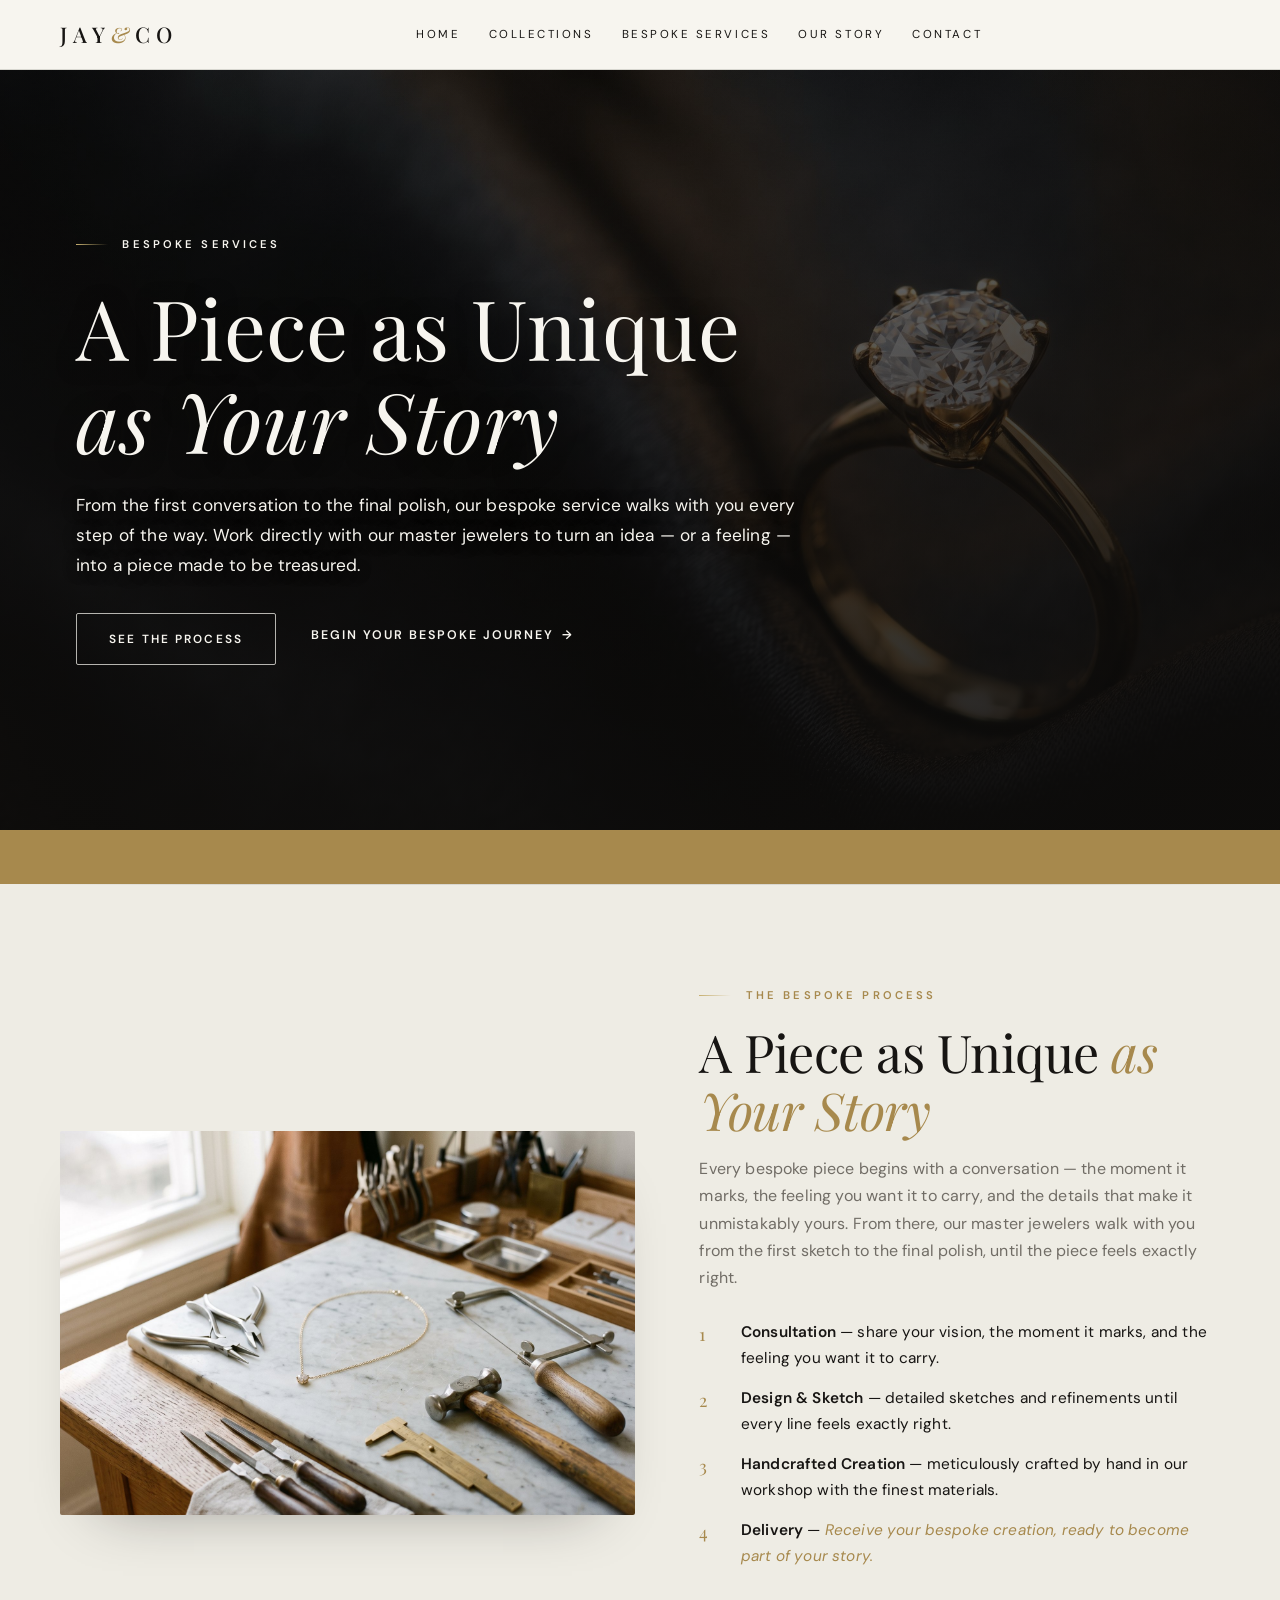
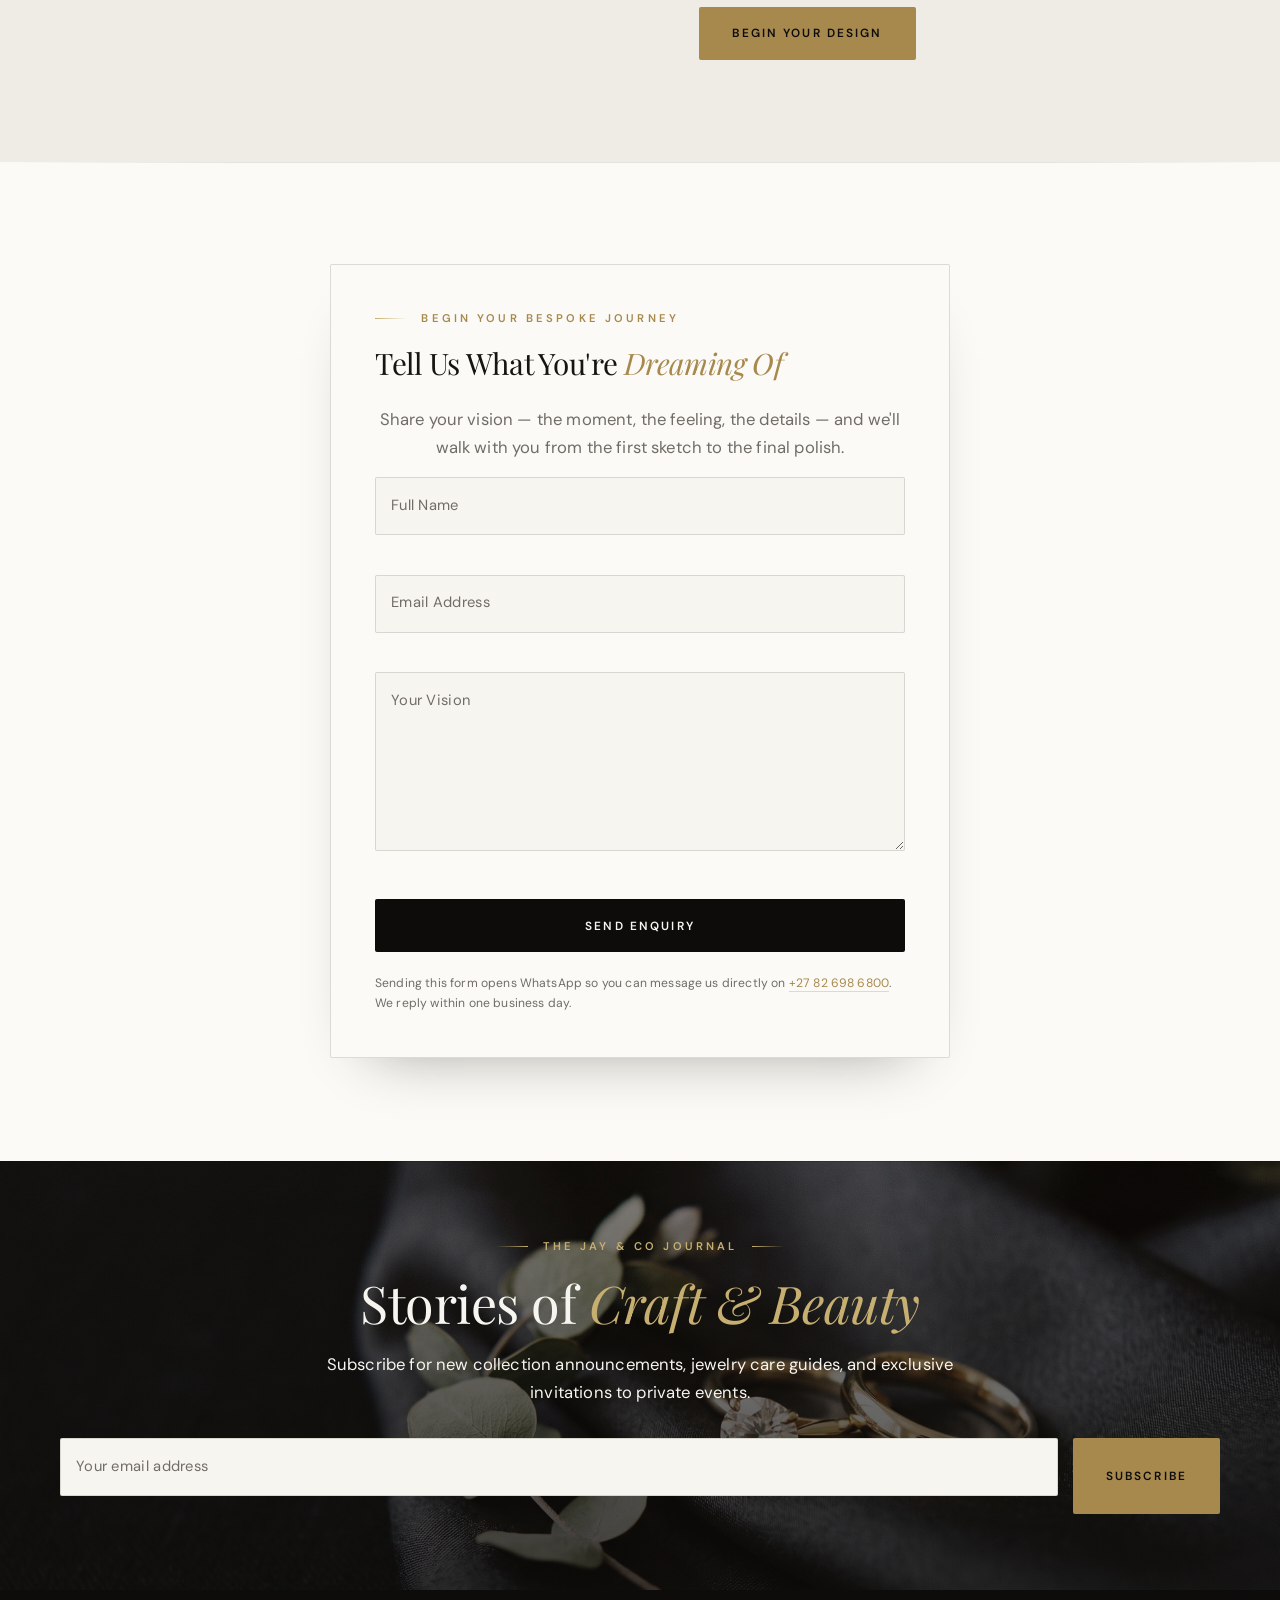
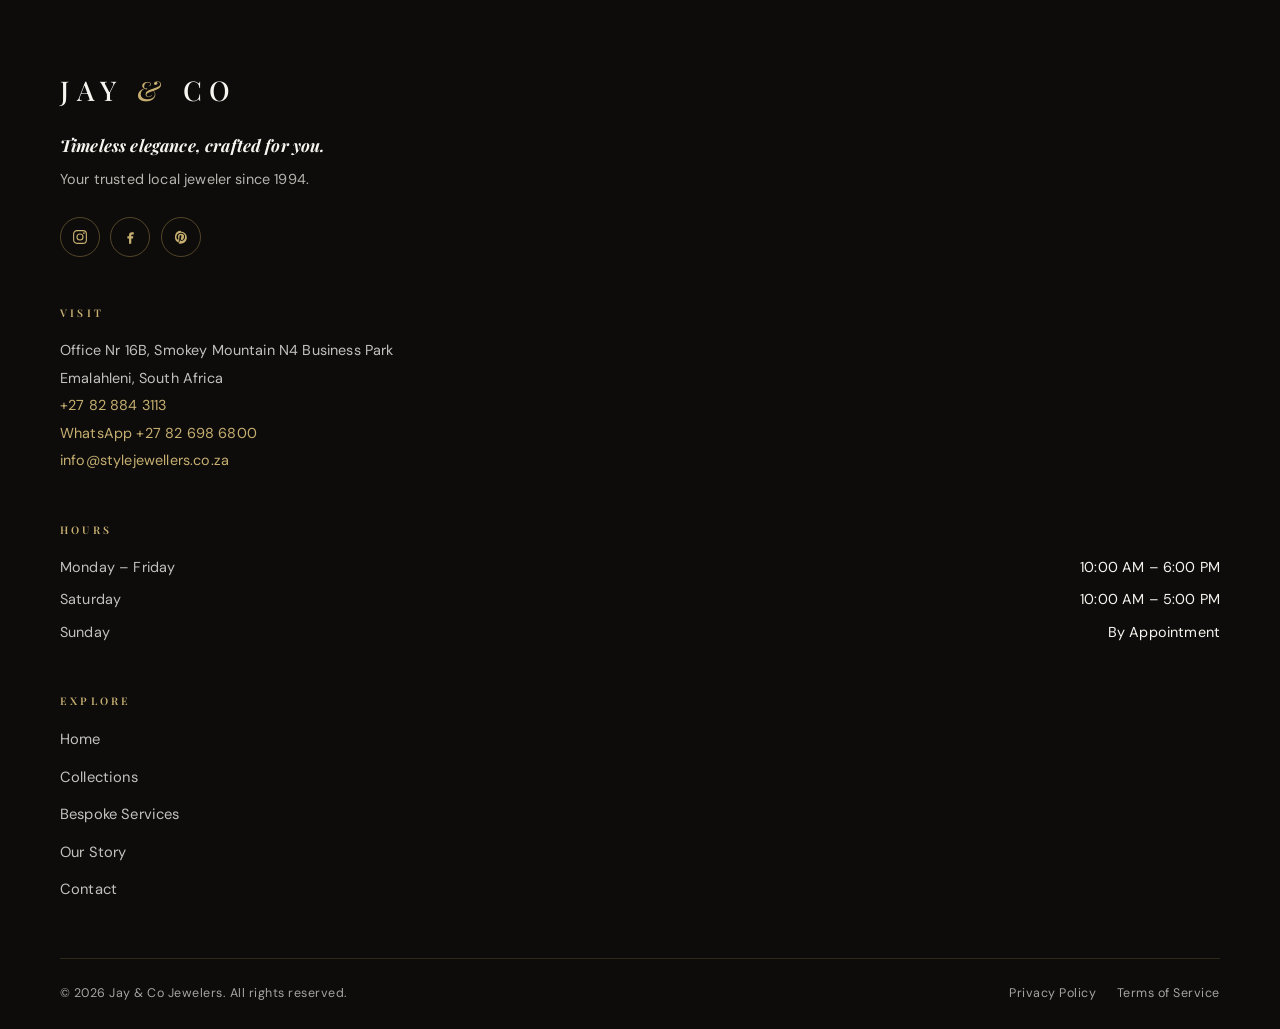
==== commit 0b0f707b: "Fix duplicated form labels, route enquiries to WhatsApp, and use the real business details The float" ====
--- a/bespoke.html
+++ b/bespoke.html
@@ -137,21 +137,21 @@
               Share your vision — the moment, the feeling, the details — and we'll walk with you from the first sketch to the final polish.
             </p>
 
-            <form class="form" novalidate data-form="enquiry" data-phone="1234567890" style="margin-top:1rem">
+            <form class="form" novalidate data-form="enquiry" data-phone="27826986800" style="margin-top:1rem">
               <div class="field">
-                <input class="field__input" type="text" id="name" name="name" placeholder="Full Name" autocomplete="name" required>
+                <input class="field__input" type="text" id="name" name="name" placeholder=" " autocomplete="name" required>
                 <label class="field__label" for="name">Full Name</label>
                 <span class="field__error" data-error></span>
               </div>
 
               <div class="field">
-                <input class="field__input" type="email" id="email" name="email" placeholder="Email Address" autocomplete="email" required>
+                <input class="field__input" type="email" id="email" name="email" placeholder=" " autocomplete="email" required>
                 <label class="field__label" for="email">Email Address</label>
                 <span class="field__error" data-error></span>
               </div>
 
               <div class="field">
-                <textarea class="field__input field__input--area" id="message" name="message" rows="6" placeholder="Tell us about your vision, the moment it marks, and any details you already have in mind." required></textarea>
+                <textarea class="field__input field__input--area" id="message" name="message" rows="6" placeholder=" " required></textarea>
                 <label class="field__label" for="message">Your Vision</label>
                 <span class="field__error" data-error></span>
               </div>
@@ -161,7 +161,7 @@
               </button>
 
               <p class="form__note">
-                Your enquiry opens a conversation with our team — we reply within one business day.
+                Sending this form opens WhatsApp so you can message us directly on <a href="https://wa.me/27826986800" target="_blank" rel="noopener">+27 82 698 6800</a>. We reply within one business day.
               </p>
               <p class="form__success" role="status" aria-live="polite" hidden>
                 Thank you — your bespoke enquiry has been sent. We'll be in touch soon.
@@ -184,7 +184,7 @@
         <form class="journal-band__form" novalidate data-form="subscribe">
           <div class="field journal-band__field">
             <input class="field__input" type="email" id="subscriber-email" name="email"
-                   placeholder="Your email address" autocomplete="email" required>
+                   placeholder=" " autocomplete="email" required>
             <label class="field__label" for="subscriber-email">Your email address</label>
             <span class="field__error" data-error></span>
           </div>
@@ -210,7 +210,7 @@
           </a>
           <p class="footer__tagline">
             <strong>Timeless elegance, crafted for you.</strong>
-            Your trusted local jeweler since 2003.
+            Your trusted local jeweler since 1994.
           </p>
           <ul class="footer__social" aria-label="Social media">
             <li><a href="https://instagram.com" rel="noopener" aria-label="Instagram">
@@ -227,10 +227,11 @@
         <div class="footer__col">
           <h3 class="footer__heading">Visit</h3>
           <p class="footer__address">
-            123 Main Street, Suite 101<br>
-            Your City, State 00000<br>
-            <a href="tel:+15550000000">(555) 000-0000</a><br>
-            <a href="mailto:hello@jayandcojewelers.com">hello@jayandcojewelers.com</a>
+            Office Nr 16B, Smokey Mountain N4 Business Park<br>
+            Emalahleni, South Africa<br>
+            <a href="tel:+27828843113">+27 82 884 3113</a><br>
+            <a href="https://wa.me/27826986800" target="_blank" rel="noopener">WhatsApp +27 82 698 6800</a><br>
+            <a href="mailto:info@stylejewellers.co.za">info@stylejewellers.co.za</a>
           </p>
         </div>
         <div class="footer__col">
--- a/assets/css/styles.css
+++ b/assets/css/styles.css
@@ -428,7 +428,7 @@
   background:
     linear-gradient(180deg, rgba(13,12,11,0.15), rgba(13,12,11,0.55) 55%, rgba(13,12,11,0.85) 100%),
     linear-gradient(90deg, rgba(13,12,11,0.6), rgba(13,12,11,0.35) 55%, rgba(13,12,11,0.7) 100%),
-    url('assets/hero.jpg');
+    url('../hero.jpg');
   background-size: cover;
   background-position: center;
 }
@@ -440,28 +440,42 @@
 }
 .hero__content > * { max-width: 60ch; }
 
-.hero__eyebrow { color: var(--gold-bright); }
+/* Hero copy sits in white over the photograph, with a soft dark shadow for contrast. */
+.hero__eyebrow { color: var(--ivory); }
 .hero__title {
   font-size: clamp(2.8rem, 7.4vw, 5.2rem);
   margin-top: 1.6rem;
-  text-shadow: 0 1px 0 rgba(255,255,255,0.45);
+  color: var(--ivory);
+  text-shadow: 0 2px 20px rgba(13, 12, 11, 0.55);
 }
 .hero__title em {
   font-style: italic;
-  background: linear-gradient(100deg, var(--gold-bright), var(--gold) 45%, var(--ink-deep) 60%, var(--gold-bright) 92%);
-  background-size: 240% 100%;
-  -webkit-background-clip: text;
-  background-clip: text;
-  color: transparent;
-  text-shadow: none;
-  animation: foilsheen 9s linear infinite;
+  color: var(--ivory);
+  text-shadow: inherit;
 }
 .hero__body {
   margin-top: 1.5rem;
   font-size: clamp(0.98rem, 1.4vw, 1.08rem);
   color: var(--ivory);
   line-height: 1.75;
-}
+  text-shadow: 0 1px 14px rgba(13, 12, 11, 0.5);
+}
+.hero .btn--outline {
+  border-color: rgba(247, 245, 239, 0.72);
+  color: var(--ivory);
+}
+.hero .btn--outline:hover,
+.hero .btn--outline:focus-visible {
+  background: var(--ivory);
+  border-color: var(--ivory);
+  color: var(--ink-deep);
+}
+.hero .link-arrow { color: var(--ivory); }
+.hero .link-arrow__glyph { color: var(--ivory); transition: transform 0.3s var(--ease-out); }
+.hero .link-arrow:hover,
+.hero .link-arrow:focus-visible { color: var(--gold-bright); }
+.hero .link-arrow:hover .link-arrow__glyph,
+.hero .link-arrow:focus-visible .link-arrow__glyph { color: var(--gold-bright); }
 .hero__ctas {
   margin-top: 2.4rem;
   display: flex;
@@ -856,7 +870,7 @@
   position: relative;
   background:
     linear-gradient(180deg, rgba(13,12,11,0.45), rgba(13,12,11,0.75)),
-    url('assets/journal.jpg');
+    url('../journal.jpg');
   background-size: cover;
   background-position: center;
   color: var(--ivory);
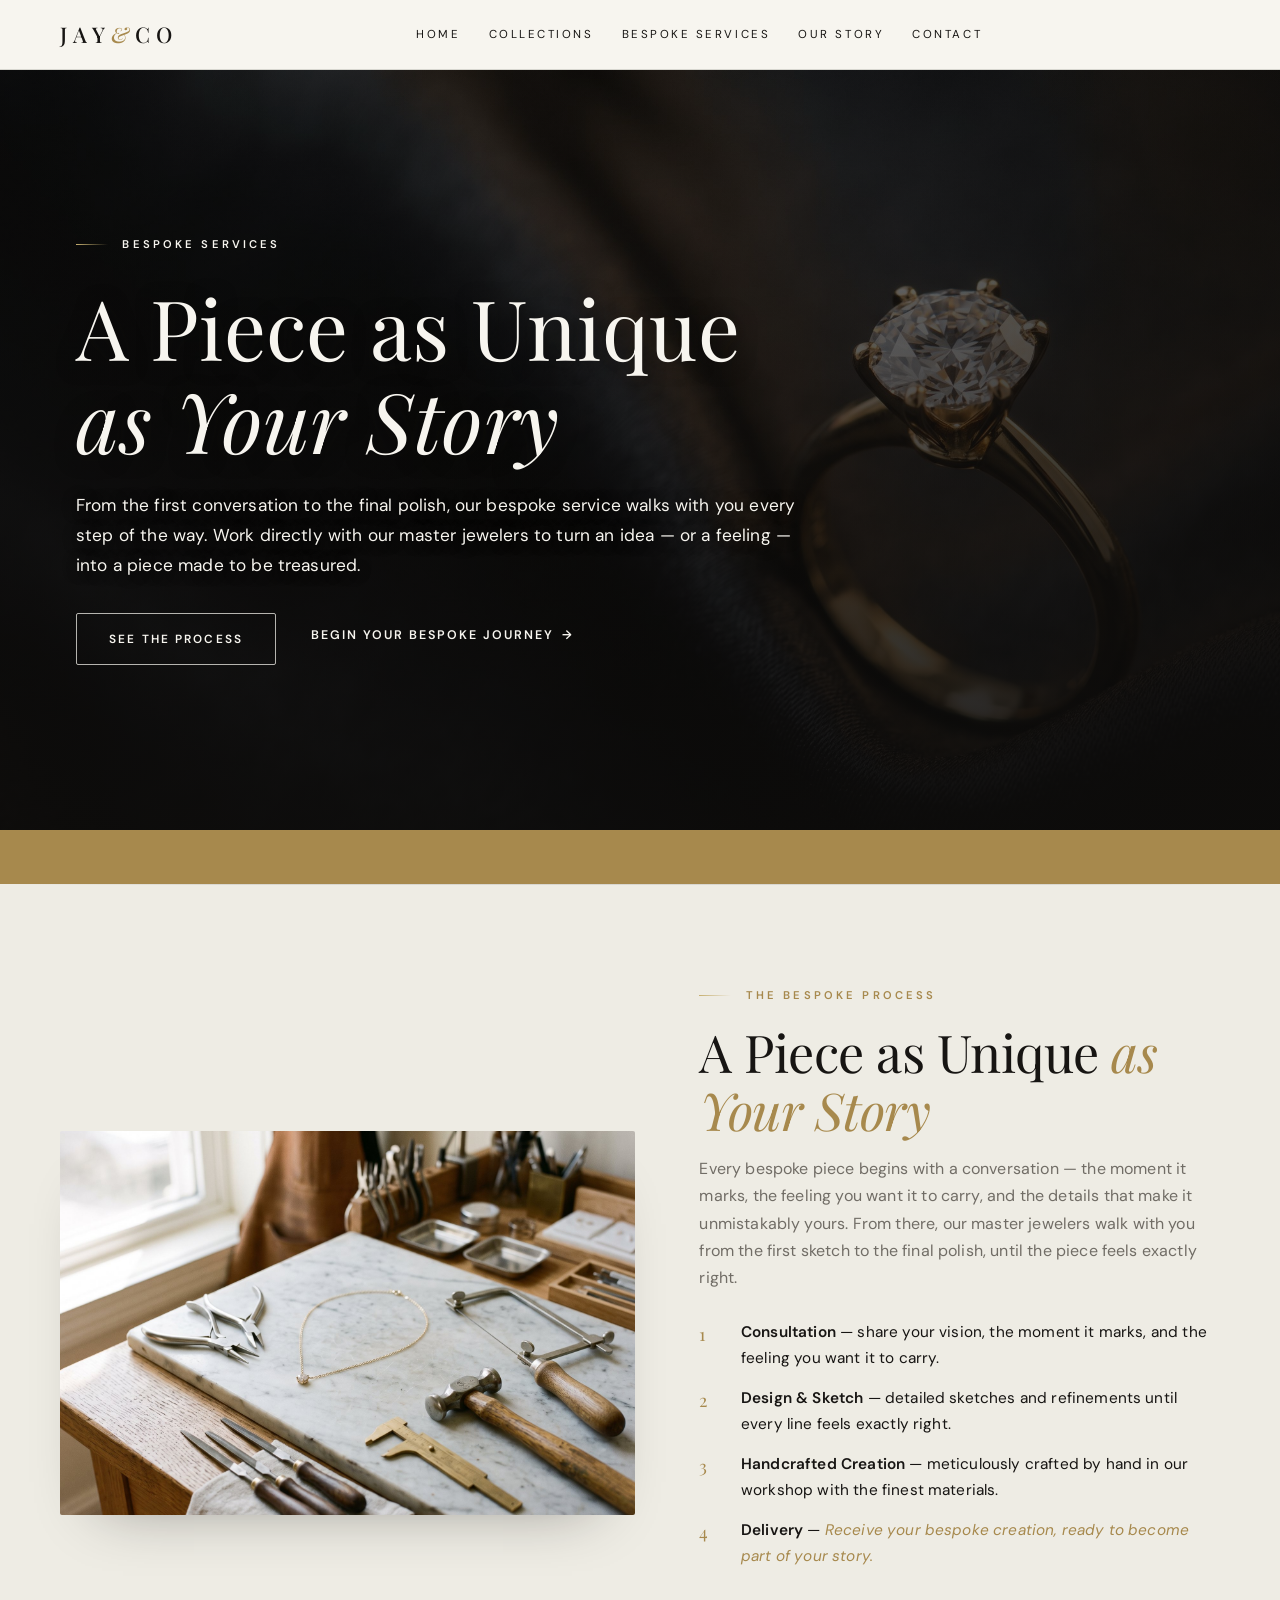
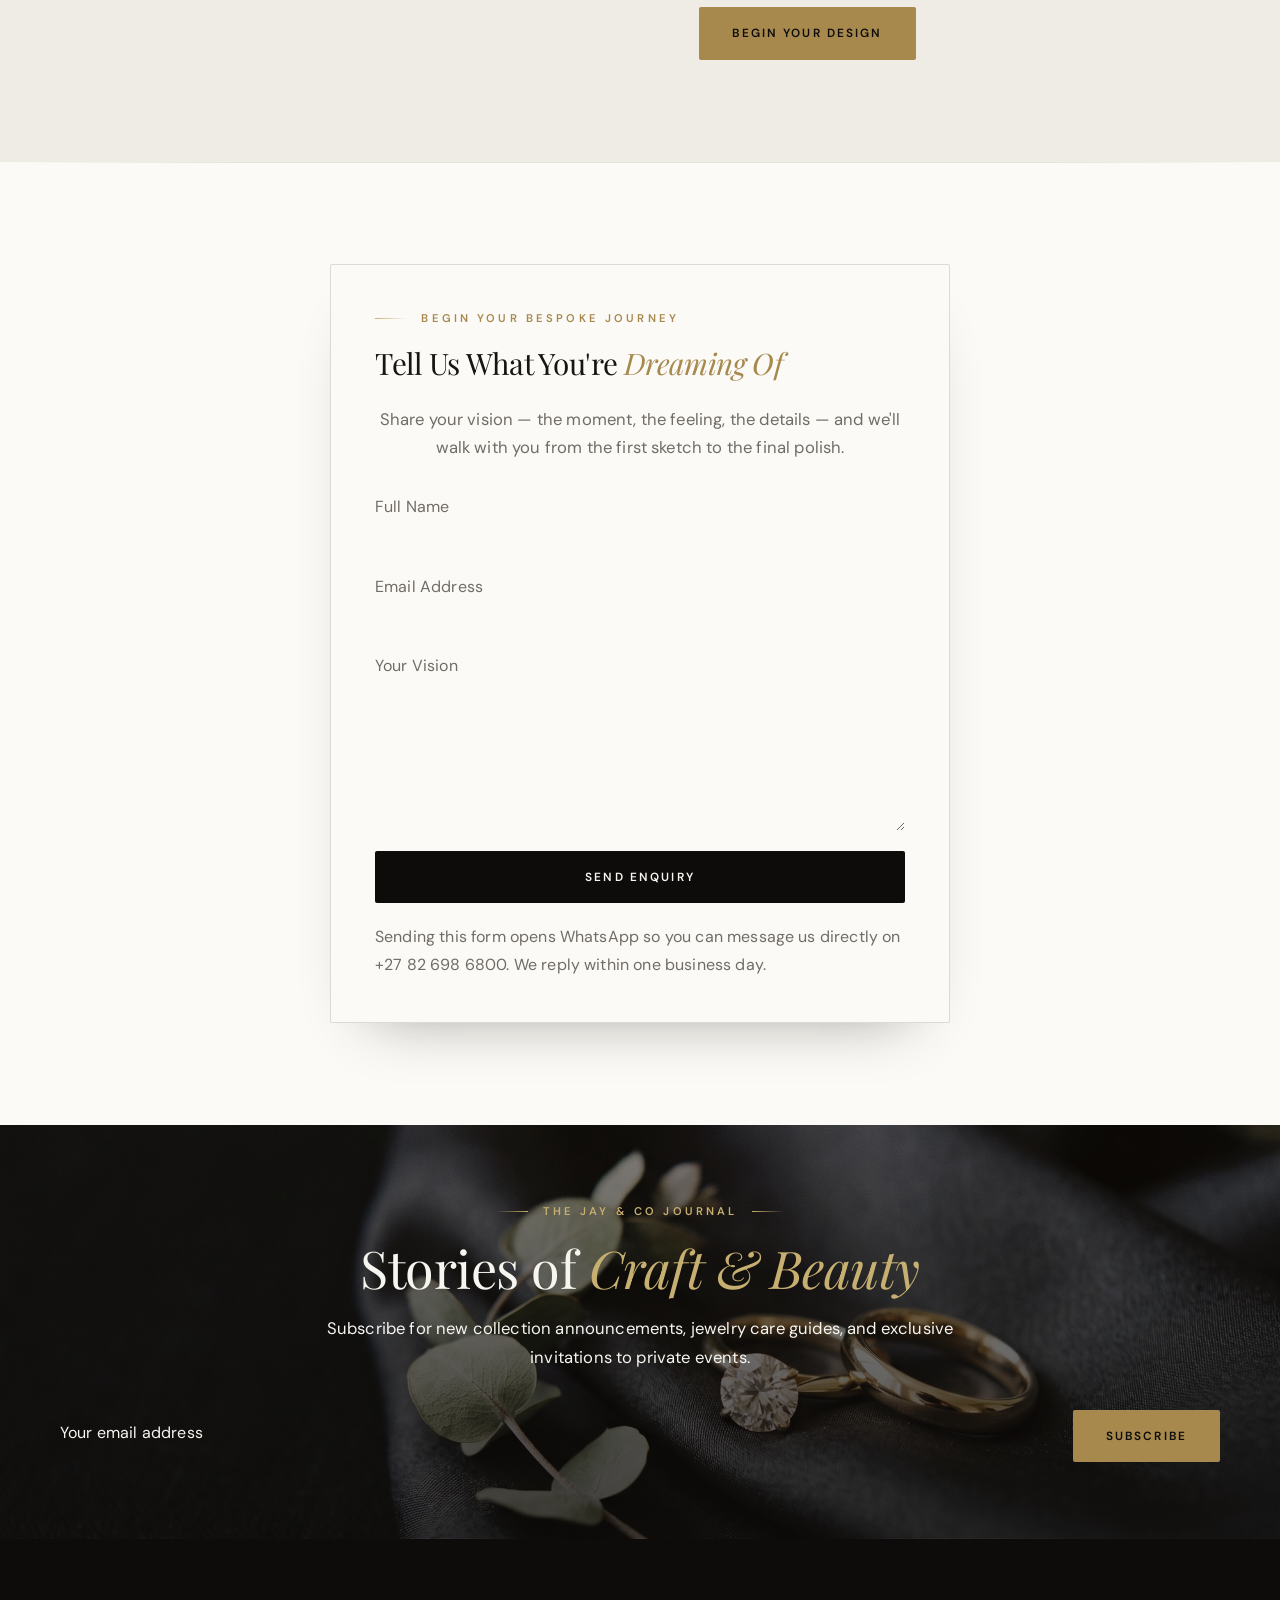
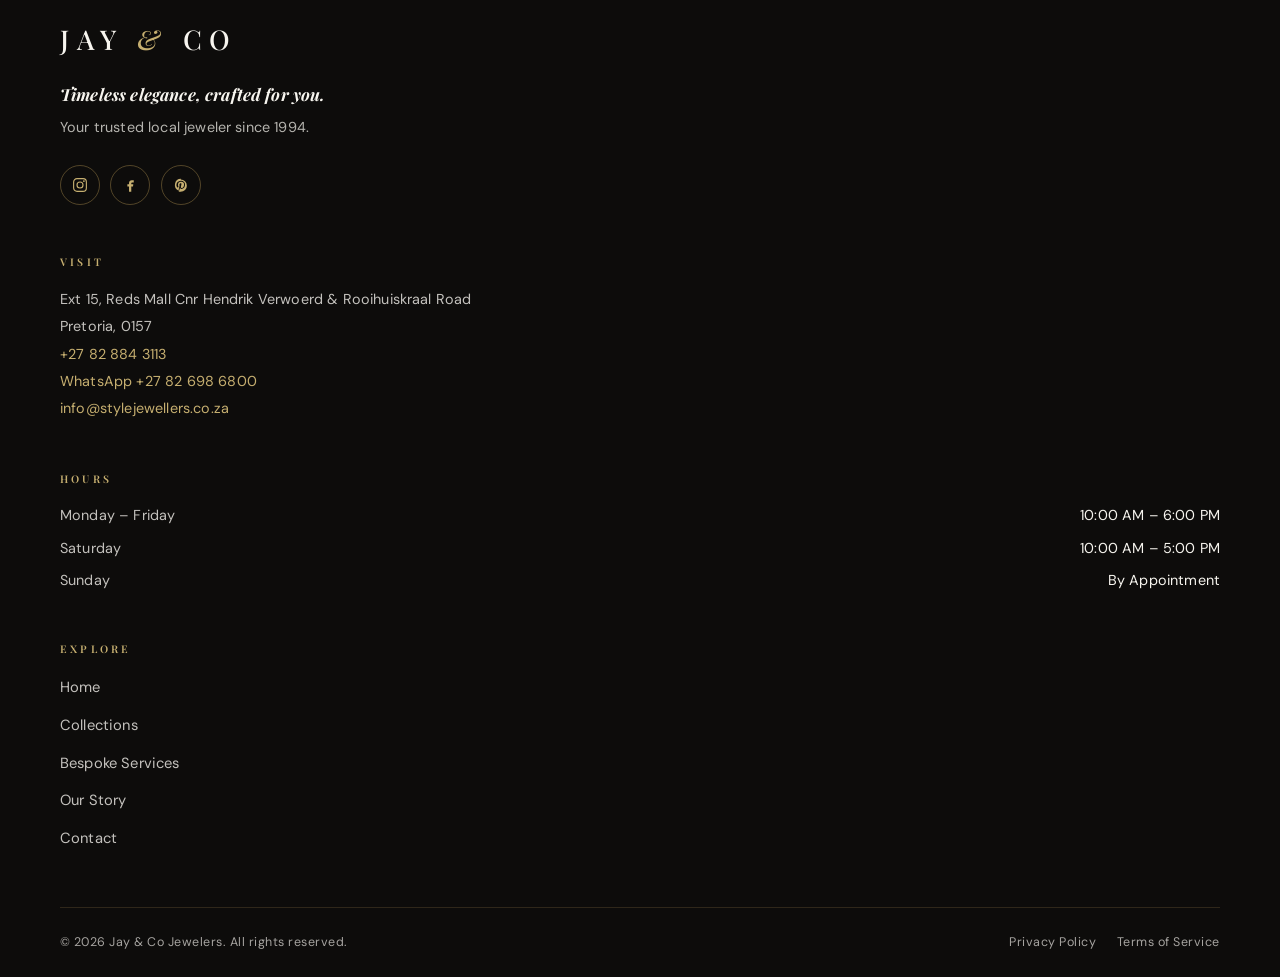
==== commit eb3a64b1: "Update address to Pretoria and embed map in contact blocks" ====
--- a/bespoke.html
+++ b/bespoke.html
@@ -227,8 +227,8 @@
         <div class="footer__col">
           <h3 class="footer__heading">Visit</h3>
           <p class="footer__address">
-            Office Nr 16B, Smokey Mountain N4 Business Park<br>
-            Emalahleni, South Africa<br>
+            Ext 15, Reds Mall Cnr Hendrik Verwoerd & Rooihuiskraal Road<br>
+            Pretoria, 0157<br>
             <a href="tel:+27828843113">+27 82 884 3113</a><br>
             <a href="https://wa.me/27826986800" target="_blank" rel="noopener">WhatsApp +27 82 698 6800</a><br>
             <a href="mailto:info@stylejewellers.co.za">info@stylejewellers.co.za</a>
--- a/assets/css/styles.css
+++ b/assets/css/styles.css
@@ -791,10 +791,44 @@
 .enquiry-card__title em { color: var(--gold); }
 
 /* -------------------------------------------------- forms */
-.form {
-  display: grid;
-  gap: 1.4rem;
-}
+.contact-map {
+  background: var(--paper);
+  padding-block: clamp(2.5rem, 5vw, 4rem);
+}
+.contact-map__inner {
+  max-width: 880px;
+  margin-inline: auto;
+  display: grid;
+  gap: 1.2rem;
+}
+.contact-map__card {
+  background: var(--ivory);
+  border: 1px solid var(--rule);
+  border-radius: var(--radius);
+  padding: 1.6rem 1.8rem;
+}
+.contact-map__card .eyebrow { color: var(--gold-bright); }
+.contact-map__card .section__title {
+  margin: 0.2rem 0 1.1rem;
+  text-align: center;
+}
+#map {
+  height: 340px;
+  border-radius: var(--radius);
+  overflow: hidden;
+  border: 1px solid var(--rule);
+}
+.contact-map__hint {
+  margin-top: 1rem;
+  font-size: 0.86rem;
+  line-height: 1.6;
+  color: var(--ink-soft);
+}
+.contact-map__hint a { color: var(--gold); border-bottom: 1px solid var(--rule); }
+.contact-map__hint a:hover { color: var(--ink); border-bottom-color: var(--gold); }
+
+/* =============================================================
+   JAY & CO JEWELERS — rebuilt shared JS
 .field { position: relative; }
 .field__input {
   width: 100%;
@@ -1087,3 +1121,75 @@
   0% { top: -100%; }
   60%, 100% { top: 110%; }
 }
+
+/* -------------------------------------------------- forms */
+.form, .journal-band__form {
+  display: flex;
+  flex-direction: column;
+  gap: 1.25rem;
+}
+.field {
+  position: relative;
+  display: flex;
+  flex-direction: column-reverse;
+}
+.field__input {
+  width: 100%;
+  padding: 1rem 0;
+  background: transparent;
+  border: none;
+  border-bottom: 1px solid var(--clr-border);
+  font-family: inherit;
+  font-size: 1rem;
+  color: var(--clr-text);
+  outline: none;
+  transition: border-color var(--trans-snappy);
+}
+.field__input:focus, .field__input:not(:placeholder-shown) {
+  border-color: var(--clr-text);
+}
+.field__label {
+  position: absolute;
+  top: 1rem;
+  left: 0;
+  font-size: 1rem;
+  color: var(--clr-text-mute);
+  pointer-events: none;
+  transition: transform var(--trans-snappy), font-size var(--trans-snappy);
+  transform-origin: left top;
+}
+.field__input:focus + .field__label,
+.field__input:not(:placeholder-shown) + .field__label {
+  transform: translateY(-1.25rem);
+  font-size: 0.8rem;
+  color: var(--clr-text);
+}
+.field__input--area {
+  resize: vertical;
+  min-height: 120px;
+}
+.field__error {
+  font-size: 0.8rem;
+  color: #d9534f;
+  margin-top: 0.25rem;
+  display: none;
+}
+.form__success {
+  color: var(--clr-accent);
+  font-size: 0.9rem;
+  margin-top: 1rem;
+}
+.journal-band__form {
+  flex-direction: row;
+  align-items: flex-end;
+  gap: 1rem;
+}
+.journal-band__field {
+  flex: 1;
+}
+@media (max-width: 600px) {
+  .journal-band__form {
+    flex-direction: column;
+    align-items: stretch;
+  }
+}
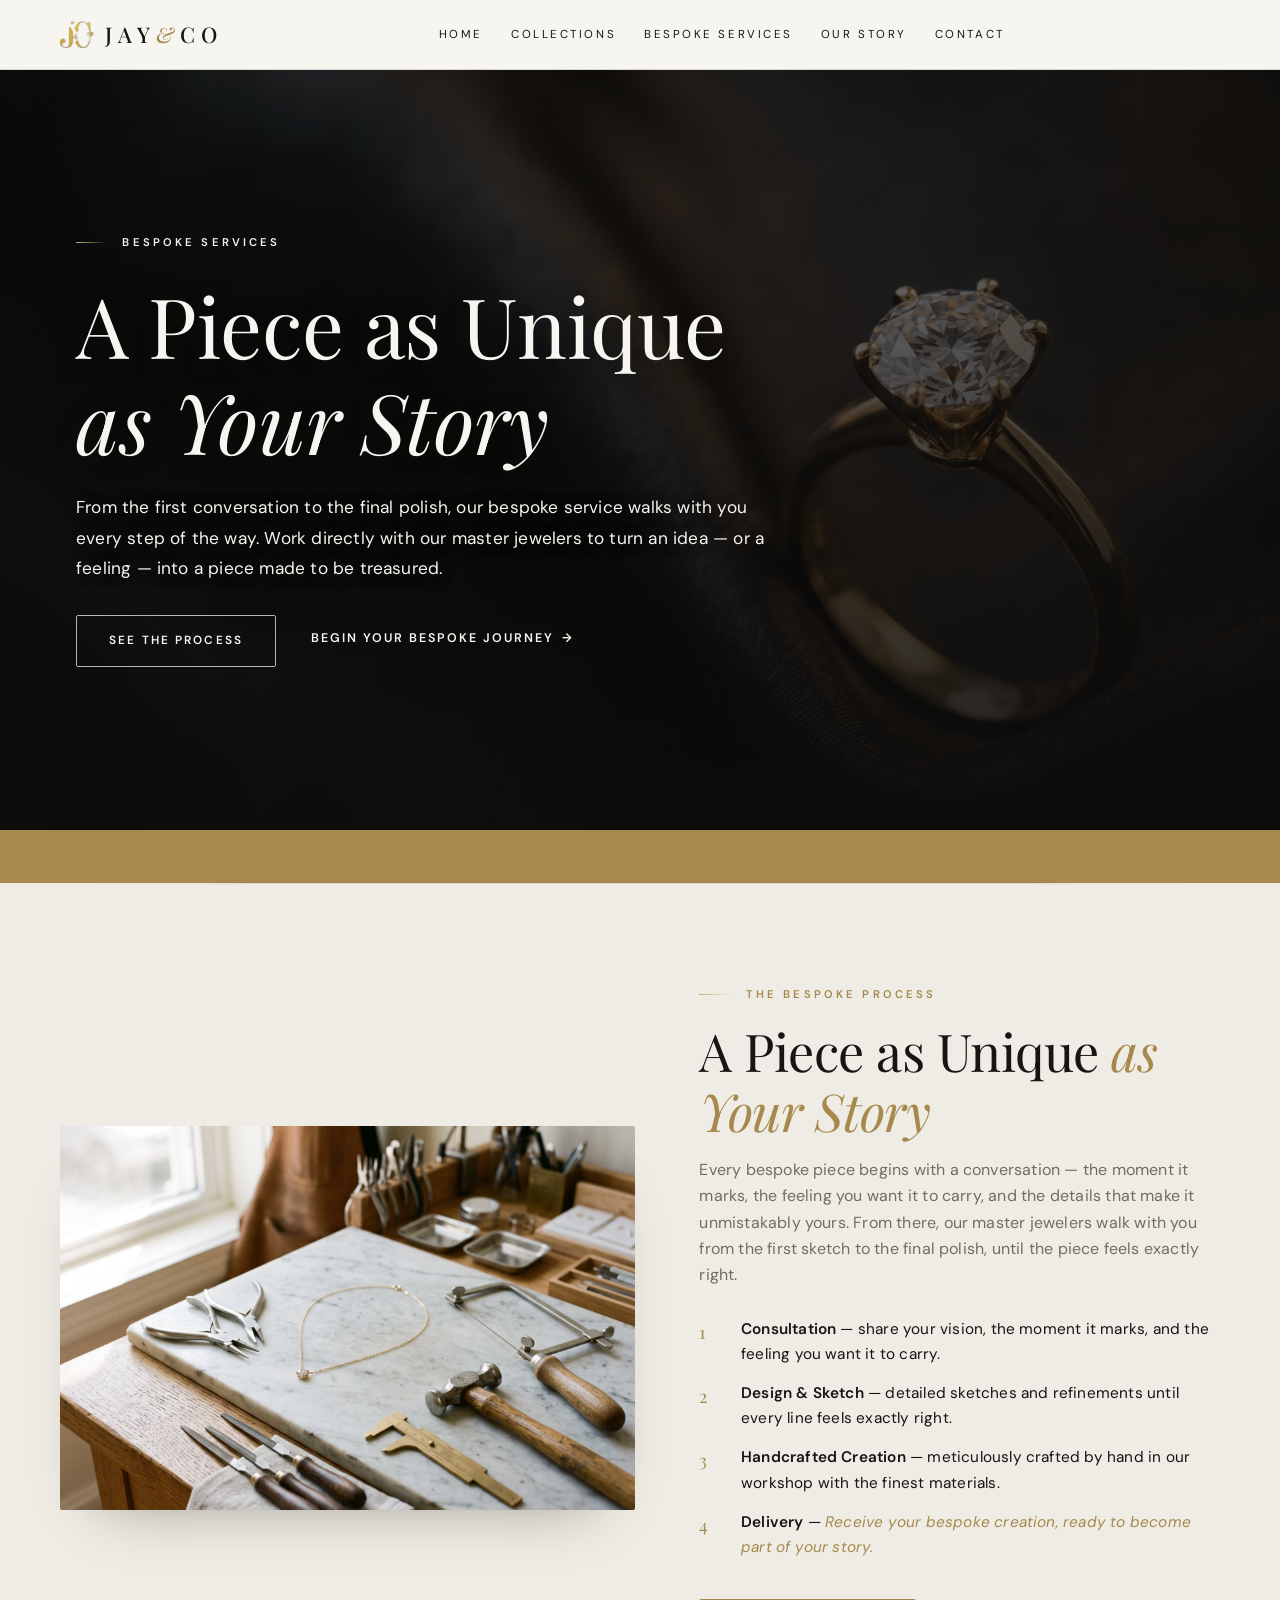
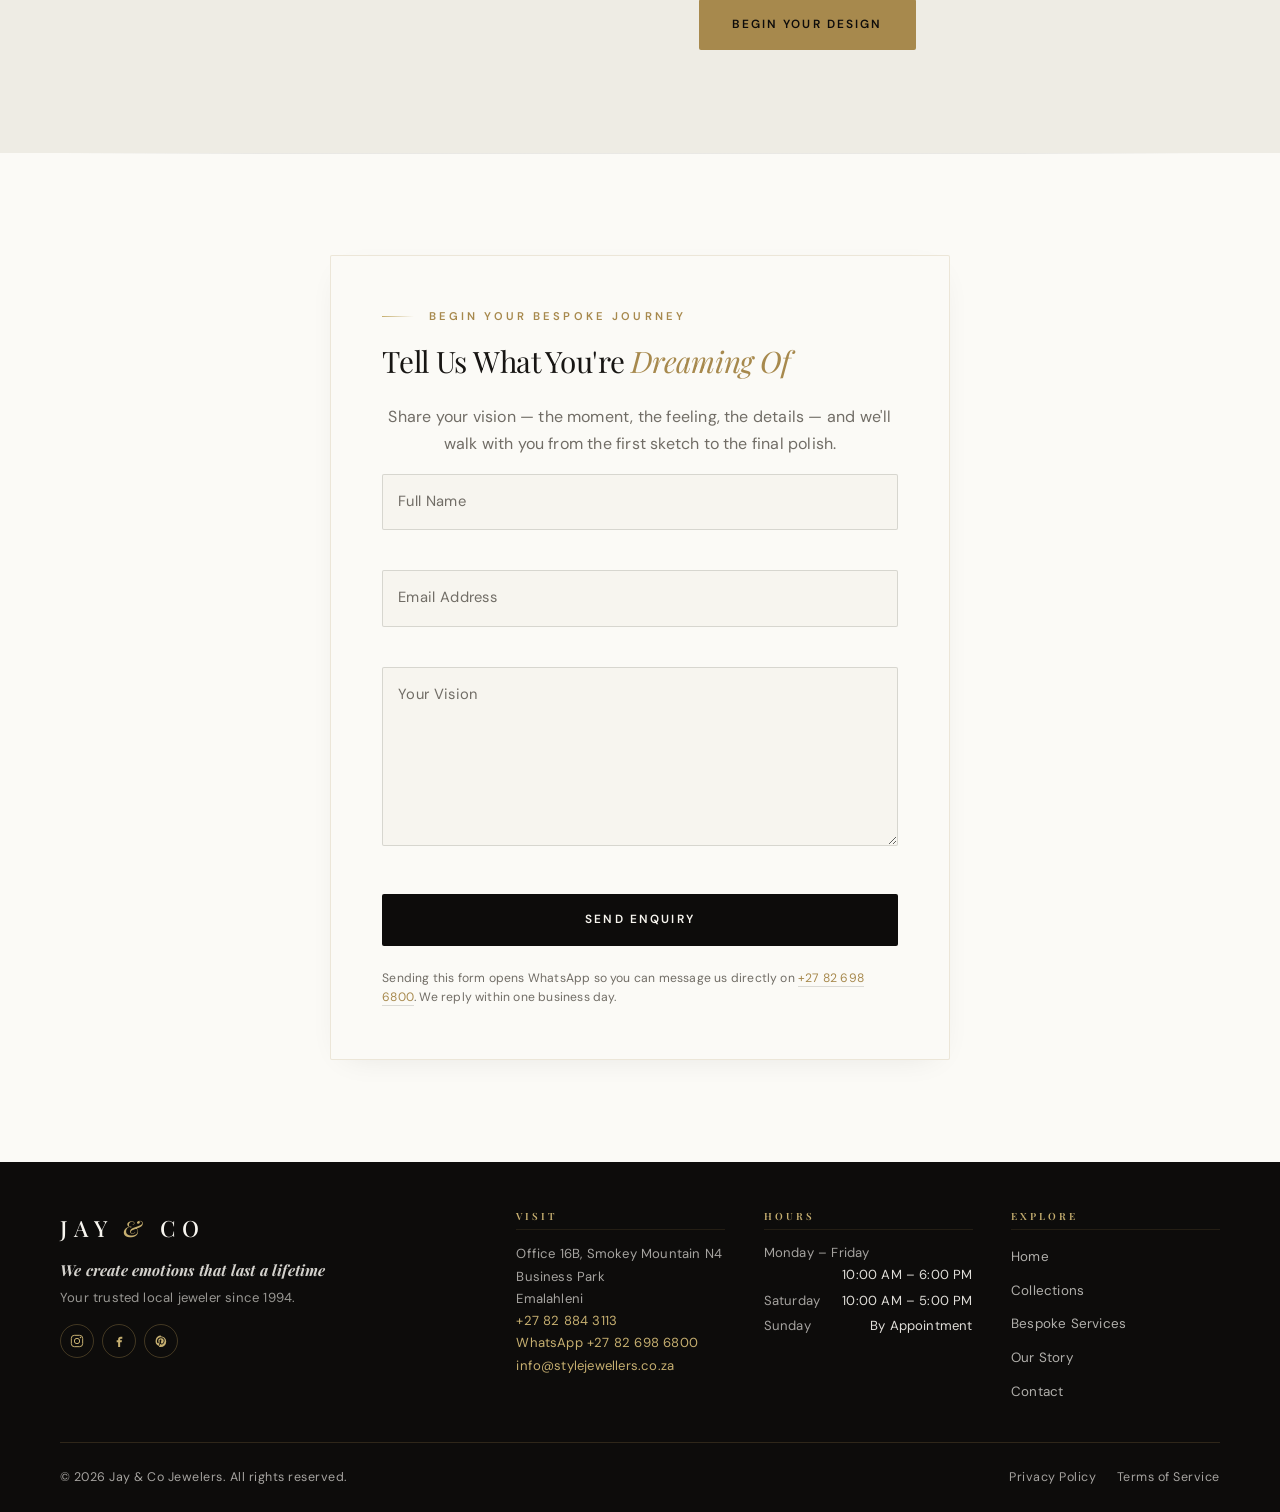
==== commit a6c07e1e: "Apply client round-2 edits and place the new collection photography Correct the business address eve" ====
--- a/bespoke.html
+++ b/bespoke.html
@@ -25,6 +25,8 @@
   <header class="header" id="top">
     <div class="container header__inner">
       <a class="brand" href="index.html" aria-label="Jay &amp; Co Jewelers — home">
+        <!-- LOGO SLOT — swap this single src for the supplied logo file; size is set in .brand__logo -->
+        <img class="brand__logo" src="assets/img/logo-mark-gold-192.webp" width="34" height="34" alt="" aria-hidden="true">
         JAY <span class="brand__amp">&amp;</span> CO
       </a>
       <nav class="nav__links" aria-label="Primary navigation">
@@ -172,32 +174,7 @@
       </div>
     </section>
 
-    <!-- ===================== JOURNAL BAND ===================== -->
-    <section class="journal-band" aria-label="The Jay &amp; Co Journal">
-      <div class="container">
-        <p class="eyebrow" data-reveal>The Jay &amp; Co Journal</p>
-        <h2 class="section__title" data-reveal>Stories of <em>Craft &amp; Beauty</em></h2>
-        <p class="section__lead" data-reveal>
-          Subscribe for new collection announcements, jewelry care guides, and exclusive invitations to private events.
-        </p>
-
-        <form class="journal-band__form" novalidate data-form="subscribe">
-          <div class="field journal-band__field">
-            <input class="field__input" type="email" id="subscriber-email" name="email"
-                   placeholder=" " autocomplete="email" required>
-            <label class="field__label" for="subscriber-email">Your email address</label>
-            <span class="field__error" data-error></span>
-          </div>
-          <button class="btn" type="submit">
-            <span data-btn-text>Subscribe</span>
-          </button>
-        </form>
-
-        <p class="form__success" role="status" aria-live="polite" hidden style="margin-top:1rem">
-          Welcome to the journal — your first note is on its way.
-        </p>
-      </div>
-    </section>
+    <!-- Newsletter / Journal signup band: ARCHIVED — see archived/NewsletterBanner.html (was here, above the footer) -->
 
   </main>
 
@@ -209,7 +186,7 @@
             JAY <span class="amp">&amp;</span> CO
           </a>
           <p class="footer__tagline">
-            <strong>Timeless elegance, crafted for you.</strong>
+            <strong>We create emotions that last a lifetime</strong>
             Your trusted local jeweler since 1994.
           </p>
           <ul class="footer__social" aria-label="Social media">
@@ -227,8 +204,8 @@
         <div class="footer__col">
           <h3 class="footer__heading">Visit</h3>
           <p class="footer__address">
-            Ext 15, Reds Mall Cnr Hendrik Verwoerd & Rooihuiskraal Road<br>
-            Pretoria, 0157<br>
+            Office 16B, Smokey Mountain N4 Business Park<br>
+            Emalahleni<br>
             <a href="tel:+27828843113">+27 82 884 3113</a><br>
             <a href="https://wa.me/27826986800" target="_blank" rel="noopener">WhatsApp +27 82 698 6800</a><br>
             <a href="mailto:info@stylejewellers.co.za">info@stylejewellers.co.za</a>
--- a/assets/css/styles.css
+++ b/assets/css/styles.css
@@ -44,9 +44,9 @@
   color: var(--ink-soft);
   font-family: var(--font-body);
   font-size: 1rem;
-  line-height: 1.7;
+  line-height: 1.65;
   font-weight: 400;
-  letter-spacing: 0.01em;
+  letter-spacing: 0.012em;
   -webkit-font-smoothing: antialiased;
   -moz-osx-font-smoothing: grayscale;
   overflow-x: hidden;
@@ -62,8 +62,8 @@
   font-family: var(--font-display);
   color: var(--ink);
   font-weight: 400;
-  line-height: 1.12;
-  letter-spacing: 0.005em;
+  line-height: 1.15;
+  letter-spacing: -0.005em;
 }
 
 ::selection { background: rgba(167, 137, 77, 0.85); color: #171513; }
@@ -96,8 +96,8 @@
   position: absolute;
   left: 0; right: 0; top: 0;
   height: 1px;
-  background: linear-gradient(90deg, transparent, var(--rule) 18%, var(--rule) 82%, transparent);
-  opacity: 0.7;
+  background: linear-gradient(90deg, transparent 5%, var(--rule) 20%, var(--rule) 80%, transparent 95%);
+  opacity: 0.55;
 }
 
 .skip-link {
@@ -145,9 +145,10 @@
 }
 .section__lead {
   margin-top: 1.1rem;
-  font-size: clamp(0.98rem, 1.3vw, 1.05rem);
+  font-size: clamp(0.96rem, 1.25vw, 1.04rem);
   color: var(--ink-soft);
-  max-width: 60ch;
+  max-width: 58ch;
+  line-height: 1.7;
 }
 
 /* -------------------------------------------------- buttons */
@@ -287,11 +288,22 @@
   color: var(--gold);
 }
 
+/* Header logo slot (left of the JAY & CO wordmark).
+   Swap the <img> src for the supplied logo file — nothing else needs to change. */
+.brand__logo {
+  flex: none;
+  width: 34px;
+  height: 34px;
+  margin-right: 0.7rem;
+  object-fit: contain;
+}
+
 .nav__links {
   display: none;
   gap: clamp(1.1rem, 2.2vw, 2.2rem);
 }
 .nav__links a {
+  position: relative;
   font-family: var(--font-body);
   font-size: 0.72rem;
   letter-spacing: 0.22em;
@@ -300,12 +312,18 @@
   padding-block: 0.5rem;
   transition: color 0.3s var(--ease-out);
 }
-.nav__links a:hover, .nav__links a.is-active { color: var(--gold); }
-.nav__links a:hover::after {
+.nav__links a::after {
   content: "";
   position: absolute;
-  left: 0; bottom: 0; width: 100%; height: 1px;
+  left: 0; bottom: 0;
+  width: 0; height: 1px;
   background: var(--gold);
+  transition: width 0.4s var(--ease-out);
+}
+.nav__links a:hover, .nav__links a.is-active { color: var(--gold); }
+.nav__links a:hover::after,
+.nav__links a.is-active::after {
+  width: 100%;
 }
 
 .header__actions {
@@ -574,17 +592,17 @@
   display: flex;
   flex-direction: column;
   background: var(--paper);
-  border: 1px solid var(--rule);
+  border: 1px solid rgba(167, 137, 77, 0.18);
   border-radius: var(--radius);
   overflow: hidden;
-  box-shadow: var(--shadow);
-  transition: transform 0.5s var(--ease-out), box-shadow 0.5s var(--ease-out),
-              border-color 0.5s var(--ease-out);
+  box-shadow: 0 8px 32px -16px rgba(13, 12, 11, 0.12);
+  transition: transform 0.6s var(--ease-out), box-shadow 0.6s var(--ease-out),
+              border-color 0.6s var(--ease-out);
 }
 .card:hover {
-  transform: translateY(-6px);
-  box-shadow: var(--shadow-gold), var(--shadow);
-  border-color: var(--gold);
+  transform: translateY(-4px);
+  box-shadow: 0 18px 45px -18px rgba(167, 137, 77, 0.22);
+  border-color: rgba(167, 137, 77, 0.45);
 }
 .card__media {
   position: relative;
@@ -596,7 +614,7 @@
 .card__media img {
   width: 100%; height: 100%;
   object-fit: cover;
-  transition: transform 0.9s var(--ease-out);
+  transition: transform 1.2s var(--ease-out);
 }
 .card:hover .card__media img { transform: scale(1.05); }
 .card__media::after {
@@ -648,6 +666,10 @@
 .bespoke-split__image img {
   width: 100%; height: 100%;
   object-fit: cover;
+  transition: transform 1.2s var(--ease-out);
+}
+.bespoke-split__image:hover img {
+  transform: scale(1.03);
 }
 .bespoke-split__text { max-width: 52ch; }
 .bespoke-split__body {
@@ -718,6 +740,22 @@
   margin-inline: auto;
 }
 
+/* Our Story copy inside the dark band on Home */
+.difference .story-copy {
+  display: grid;
+  gap: 1.15rem;
+  max-width: 64ch;
+  margin: 1.75rem auto 0;
+  text-align: left;
+  font-size: clamp(0.96rem, 1.25vw, 1.04rem);
+  line-height: 1.75;
+  color: rgba(247, 245, 239, 0.86);
+}
+.difference .story-copy strong {
+  color: var(--ivory);
+  font-weight: 600;
+}
+
 /* -------------------------------------------------- home contact section */
 .home-contact {
   background: var(--paper);
@@ -728,11 +766,17 @@
   align-items: start;
 }
 .visit-card, .enquiry-card {
-  padding: clamp(1.75rem, 3.5vw, 2.75rem);
+  padding: clamp(2rem, 4vw, 3.5rem);
   background: var(--paper);
-  border: 1px solid var(--rule);
+  border: 1px solid rgba(167, 137, 77, 0.18);
   border-radius: var(--radius);
-  box-shadow: var(--shadow);
+  box-shadow: 0 8px 32px -16px rgba(13, 12, 11, 0.12);
+  transition: transform 0.6s var(--ease-out), box-shadow 0.6s var(--ease-out), border-color 0.6s var(--ease-out);
+}
+.visit-card:hover, .enquiry-card:hover {
+  transform: translateY(-3px);
+  box-shadow: 0 16px 42px -18px rgba(167, 137, 77, 0.2);
+  border-color: rgba(167, 137, 77, 0.4);
 }
 .visit-card__eyebrow { color: var(--gold); }
 .visit-card__title {
@@ -828,7 +872,13 @@
 .contact-map__hint a:hover { color: var(--ink); border-bottom-color: var(--gold); }
 
 /* =============================================================
-   JAY & CO JEWELERS — rebuilt shared JS
+   JAY & CO JEWELERS — form system
+   ============================================================= */
+.form {
+  display: flex;
+  flex-direction: column;
+  gap: 1.4rem;
+}
 .field { position: relative; }
 .field__input {
   width: 100%;
@@ -838,16 +888,21 @@
   padding: 1.3rem 1rem 0.55rem;
   color: var(--ink);
   font-size: 0.96rem;
-  transition: border-color 0.3s var(--ease-out), background 0.3s var(--ease-out),
-              box-shadow 0.3s var(--ease-out);
+  transition: border-color 0.4s var(--ease-out), background 0.4s var(--ease-out),
+              box-shadow 0.4s var(--ease-out), transform 0.3s var(--ease-out);
 }
 .field__input--area { resize: vertical; min-height: 130px; line-height: 1.6; }
-.field__input:hover { border-color: var(--gold); }
+.field__input:hover {
+  border-color: var(--gold);
+  transform: translateY(-1px);
+  box-shadow: 0 4px 16px -8px rgba(167, 137, 77, 0.2);
+}
 .field__input:focus {
   outline: none;
   border-color: var(--gold);
   background: var(--paper);
-  box-shadow: 0 0 0 3px rgba(167, 137, 77, 0.16);
+  box-shadow: 0 0 0 3px rgba(167, 137, 77, 0.16), 0 6px 20px -10px rgba(167, 137, 77, 0.25);
+  transform: translateY(-1px);
 }
 .field__label {
   position: absolute;
@@ -856,8 +911,8 @@
   font-size: 0.92rem;
   letter-spacing: 0.02em;
   pointer-events: none;
-  transition: top 0.25s var(--ease-out), font-size 0.25s var(--ease-out),
-              letter-spacing 0.25s var(--ease-out), color 0.25s var(--ease-out);
+  transition: top 0.35s var(--ease-out), font-size 0.35s var(--ease-out),
+              letter-spacing 0.35s var(--ease-out), color 0.35s var(--ease-out);
 }
 .field__input:focus ~ .field__label,
 .field__input:not(:placeholder-shown) ~ .field__label {
@@ -909,7 +964,7 @@
   background-position: center;
   color: var(--ivory);
   text-align: center;
-  padding-block: clamp(3rem, 6vw, 5rem);
+  padding-block: clamp(2rem, 4vw, 3rem);
 }
 .journal-band .eyebrow { justify-content: center; color: var(--gold-bright); }
 .journal-band .eyebrow::before {
@@ -928,69 +983,115 @@
   opacity: 0.9;
 }
 .journal-band__form {
-  margin-top: 2rem;
+  margin-top: 1.5rem;
   display: flex;
   flex-wrap: wrap;
   justify-content: center;
-  gap: 0.9rem;
-}
-.journal-band__field { flex: 1 1 260px; min-width: 220px; }
+  gap: 0.75rem;
+  max-width: 480px;
+  margin-inline: auto;
+}
+.journal-band__field { flex: 1 1 220px; min-width: 180px; }
+
+/* Override field styles inside journal band for dark background */
+.journal-band .field__input {
+  background: rgba(247, 245, 239, 0.12);
+  border: 1px solid rgba(198, 175, 112, 0.4);
+  color: var(--ivory);
+  padding: 0.85rem 1rem;
+  font-size: 0.9rem;
+  backdrop-filter: blur(6px);
+  -webkit-backdrop-filter: blur(6px);
+}
+.journal-band .field__input::placeholder {
+  color: rgba(247, 245, 239, 0.5);
+}
+.journal-band .field__input:hover {
+  border-color: var(--gold-bright);
+  background: rgba(247, 245, 239, 0.18);
+  box-shadow: 0 4px 16px -8px rgba(167, 137, 77, 0.3);
+}
+.journal-band .field__input:focus {
+  border-color: var(--gold-bright);
+  background: rgba(247, 245, 239, 0.2);
+  box-shadow: 0 0 0 3px rgba(198, 175, 112, 0.25), 0 6px 20px -10px rgba(167, 137, 77, 0.35);
+}
+.journal-band .field__label {
+  color: rgba(247, 245, 239, 0.65);
+  top: 0.85rem;
+  font-size: 0.86rem;
+}
+.journal-band .field__input:focus ~ .field__label,
+.journal-band .field__input:not(:placeholder-shown) ~ .field__label {
+  top: -1.3rem;
+  font-size: 0.58rem;
+  color: var(--gold-bright);
+}
+@media (max-width: 600px) {
+  .journal-band__form { flex-direction: column; align-items: stretch; }
+  .journal-band__field { min-width: 100%; }
+}
 
 /* -------------------------------------------------- footer */
 .footer {
   background: var(--ink-deep);
   color: var(--ivory);
-  padding-top: clamp(3rem, 6vw, 5rem);
+  padding-top: clamp(2rem, 4vw, 3rem);
 }
 .footer__grid {
   display: grid;
-  gap: clamp(2rem, 4vw, 3.25rem);
-  padding-bottom: clamp(2.25rem, 4.5vw, 3.5rem);
-}
-.footer__brand { max-width: 28ch; }
+  grid-template-columns: repeat(auto-fit, minmax(200px, 1fr));
+  gap: clamp(1.5rem, 3vw, 2.5rem);
+  padding-bottom: clamp(1.5rem, 3vw, 2.5rem);
+}
+.footer__brand { grid-column: 1 / -1; max-width: 100%; margin-bottom: 1rem; }
+@media (min-width: 800px) {
+  .footer__grid { grid-template-columns: 2fr 1fr 1fr 1fr; }
+  .footer__brand { grid-column: auto; max-width: 28ch; margin-bottom: 0; }
+}
 .footer__logo {
   display: inline-block;
   font-family: var(--font-display);
-  font-size: 1.7rem;
+  font-size: 1.4rem;
   font-weight: 500;
   letter-spacing: 0.28em;
   text-transform: uppercase;
   color: var(--ivory);
-  transition: transform 0.5s var(--ease-out);
-}
-.footer__logo:hover { transform: translateY(-3px); }
+  transition: transform 0.5s var(--ease-out), color 0.3s var(--ease-out);
+}
+.footer__logo:hover { transform: translateY(-2px); color: var(--gold-bright); }
 .footer__logo .amp { font-style: italic; color: var(--gold-bright); }
 .footer__tagline {
-  margin-top: 1.1rem;
-  font-size: 0.9rem;
-  line-height: 1.7;
-  color: rgba(247, 245, 239, 0.72);
+  margin-top: 0.7rem;
+  font-size: 0.82rem;
+  line-height: 1.6;
+  color: rgba(247, 245, 239, 0.6);
 }
 .footer__tagline strong {
   display: block;
   font-family: var(--font-display);
   font-style: italic;
-  font-size: 1.05rem;
-  color: var(--ivory);
-  margin-bottom: 0.45rem;
+  font-size: 0.95rem;
+  color: rgba(247, 245, 239, 0.85);
+  margin-bottom: 0.3rem;
 }
 .footer__social {
   list-style: none;
   padding: 0;
   display: flex;
-  gap: 0.65rem;
-  margin-top: 1.6rem;
+  gap: 0.5rem;
+  margin-top: 1rem;
 }
 .footer__social a {
-  width: 40px; height: 40px;
+  width: 34px; height: 34px;
   display: grid;
   place-items: center;
-  border: 1px solid rgba(167, 137, 77, 0.45);
+  border: 1px solid rgba(167, 137, 77, 0.35);
   border-radius: 50%;
   color: var(--gold-bright);
-  transition: color 0.3s, background 0.3s, border-color 0.3s, transform 0.3s;
-}
-.footer__social svg { width: 18px; height: 18px; }
+  transition: color 0.3s var(--ease-out), background 0.3s var(--ease-out), border-color 0.3s var(--ease-out), transform 0.3s var(--ease-out);
+}
+.footer__social svg { width: 16px; height: 16px; }
 .footer__social a:hover {
   color: var(--ivory);
   background: var(--gold);
@@ -999,44 +1100,62 @@
 }
 .footer__col { }
 .footer__heading {
-  font-size: 0.66rem;
+  font-size: 0.62rem;
   letter-spacing: 0.3em;
   text-transform: uppercase;
   color: var(--gold-bright);
   font-weight: 600;
-  margin-bottom: 1.1rem;
+  margin-bottom: 0.8rem;
+  padding-bottom: 0.5rem;
+  border-bottom: 1px solid rgba(167, 137, 77, 0.15);
 }
 .footer__list {
   list-style: none;
   padding: 0;
   display: grid;
-  gap: 0.65rem;
+  gap: 0.45rem;
 }
 .footer__list a {
-  color: rgba(247, 245, 239, 0.78);
-  font-size: 0.92rem;
-  transition: color 0.3s, padding-left 0.3s;
+  color: rgba(247, 245, 239, 0.7);
+  font-size: 0.84rem;
+  transition: color 0.3s var(--ease-out), padding-left 0.3s var(--ease-out);
 }
 .footer__list a:hover { color: var(--gold-bright); padding-left: 4px; }
 .footer__hours {
   list-style: none;
   padding: 0;
   display: grid;
-  gap: 0.5rem;
+  gap: 0.35rem;
 }
 .footer__hours li {
   display: flex;
+  flex-wrap: wrap;
   justify-content: space-between;
-  gap: 1.4rem;
-  font-size: 0.9rem;
-  color: rgba(247, 245, 239, 0.78);
-}
-.footer__hours li span:last-child { color: var(--ivory); }
+  align-items: baseline;
+  gap: 0.15rem 1rem;
+  font-size: 0.82rem;
+  line-height: 1.5;
+  color: rgba(247, 245, 239, 0.65);
+}
+/* Times stay on one line and sit flush right (label left, time right) ... */
+.footer__hours li span:first-child { flex: 0 1 auto; }
+.footer__hours li span:last-child {
+  flex: none;
+  margin-left: auto;
+  white-space: nowrap;
+  font-variant-numeric: tabular-nums;
+  color: rgba(247, 245, 239, 0.9);
+}
+/* ... and stack label-above-time once the footer column gets narrow. */
+@media (max-width: 560px) {
+  .footer__hours li { flex-direction: column; align-items: flex-start; gap: 0.05rem; }
+  .footer__hours li span:last-child { margin-left: 0; }
+}
 .footer__address {
   font-style: normal;
-  font-size: 0.9rem;
-  color: rgba(247, 245, 239, 0.78);
-  line-height: 1.9;
+  font-size: 0.82rem;
+  color: rgba(247, 245, 239, 0.65);
+  line-height: 1.7;
 }
 .footer__address a { color: var(--gold-bright); }
 .footer__address a:hover { color: var(--ivory); }
@@ -1122,74 +1241,28 @@
   60%, 100% { top: 110%; }
 }
 
-/* -------------------------------------------------- forms */
-.form, .journal-band__form {
-  display: flex;
-  flex-direction: column;
-  gap: 1.25rem;
-}
-.field {
+/* -------------------------------------------------- input focus glow pulse */
+@keyframes goldPulse {
+  0%, 100% { box-shadow: 0 0 0 3px rgba(167, 137, 77, 0.1), 0 4px 14px -8px rgba(167, 137, 77, 0.15); }
+  50% { box-shadow: 0 0 0 3px rgba(167, 137, 77, 0.18), 0 6px 18px -6px rgba(167, 137, 77, 0.22); }
+}
+.field__input:focus {
+  animation: goldPulse 3s ease-in-out 1;
+}
+
+/* -------------------------------------------------- button hover shimmer */
+.btn {
   position: relative;
-  display: flex;
-  flex-direction: column-reverse;
-}
-.field__input {
-  width: 100%;
-  padding: 1rem 0;
-  background: transparent;
-  border: none;
-  border-bottom: 1px solid var(--clr-border);
-  font-family: inherit;
-  font-size: 1rem;
-  color: var(--clr-text);
-  outline: none;
-  transition: border-color var(--trans-snappy);
-}
-.field__input:focus, .field__input:not(:placeholder-shown) {
-  border-color: var(--clr-text);
-}
-.field__label {
+  overflow: hidden;
+}
+.btn::after {
+  content: "";
   position: absolute;
-  top: 1rem;
-  left: 0;
-  font-size: 1rem;
-  color: var(--clr-text-mute);
-  pointer-events: none;
-  transition: transform var(--trans-snappy), font-size var(--trans-snappy);
-  transform-origin: left top;
-}
-.field__input:focus + .field__label,
-.field__input:not(:placeholder-shown) + .field__label {
-  transform: translateY(-1.25rem);
-  font-size: 0.8rem;
-  color: var(--clr-text);
-}
-.field__input--area {
-  resize: vertical;
-  min-height: 120px;
-}
-.field__error {
-  font-size: 0.8rem;
-  color: #d9534f;
-  margin-top: 0.25rem;
-  display: none;
-}
-.form__success {
-  color: var(--clr-accent);
-  font-size: 0.9rem;
-  margin-top: 1rem;
-}
-.journal-band__form {
-  flex-direction: row;
-  align-items: flex-end;
-  gap: 1rem;
-}
-.journal-band__field {
-  flex: 1;
-}
-@media (max-width: 600px) {
-  .journal-band__form {
-    flex-direction: column;
-    align-items: stretch;
-  }
-}
+  top: 0; left: -100%; 
+  width: 100%; height: 100%;
+  background: linear-gradient(90deg, transparent, rgba(255,255,255,0.15), transparent);
+  transition: left 0.6s var(--ease-out);
+}
+.btn:hover::after {
+  left: 100%;
+}
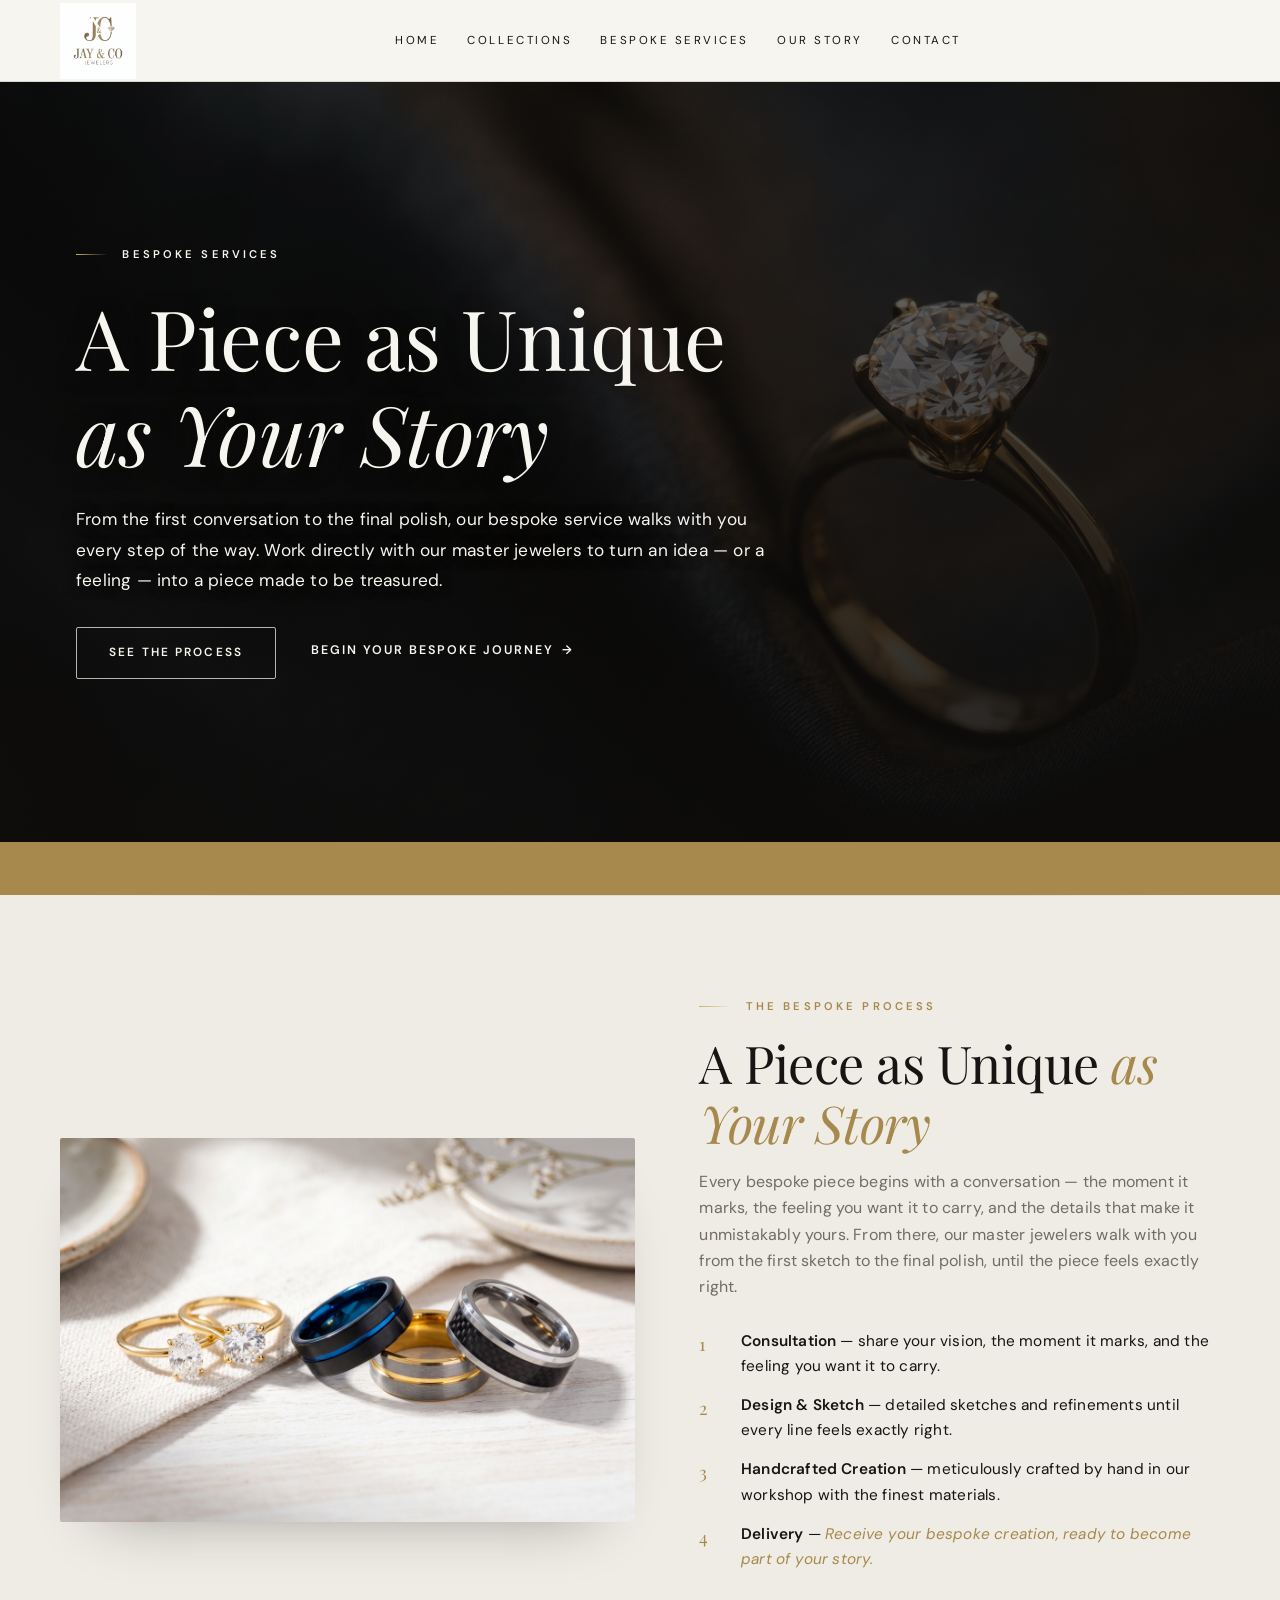
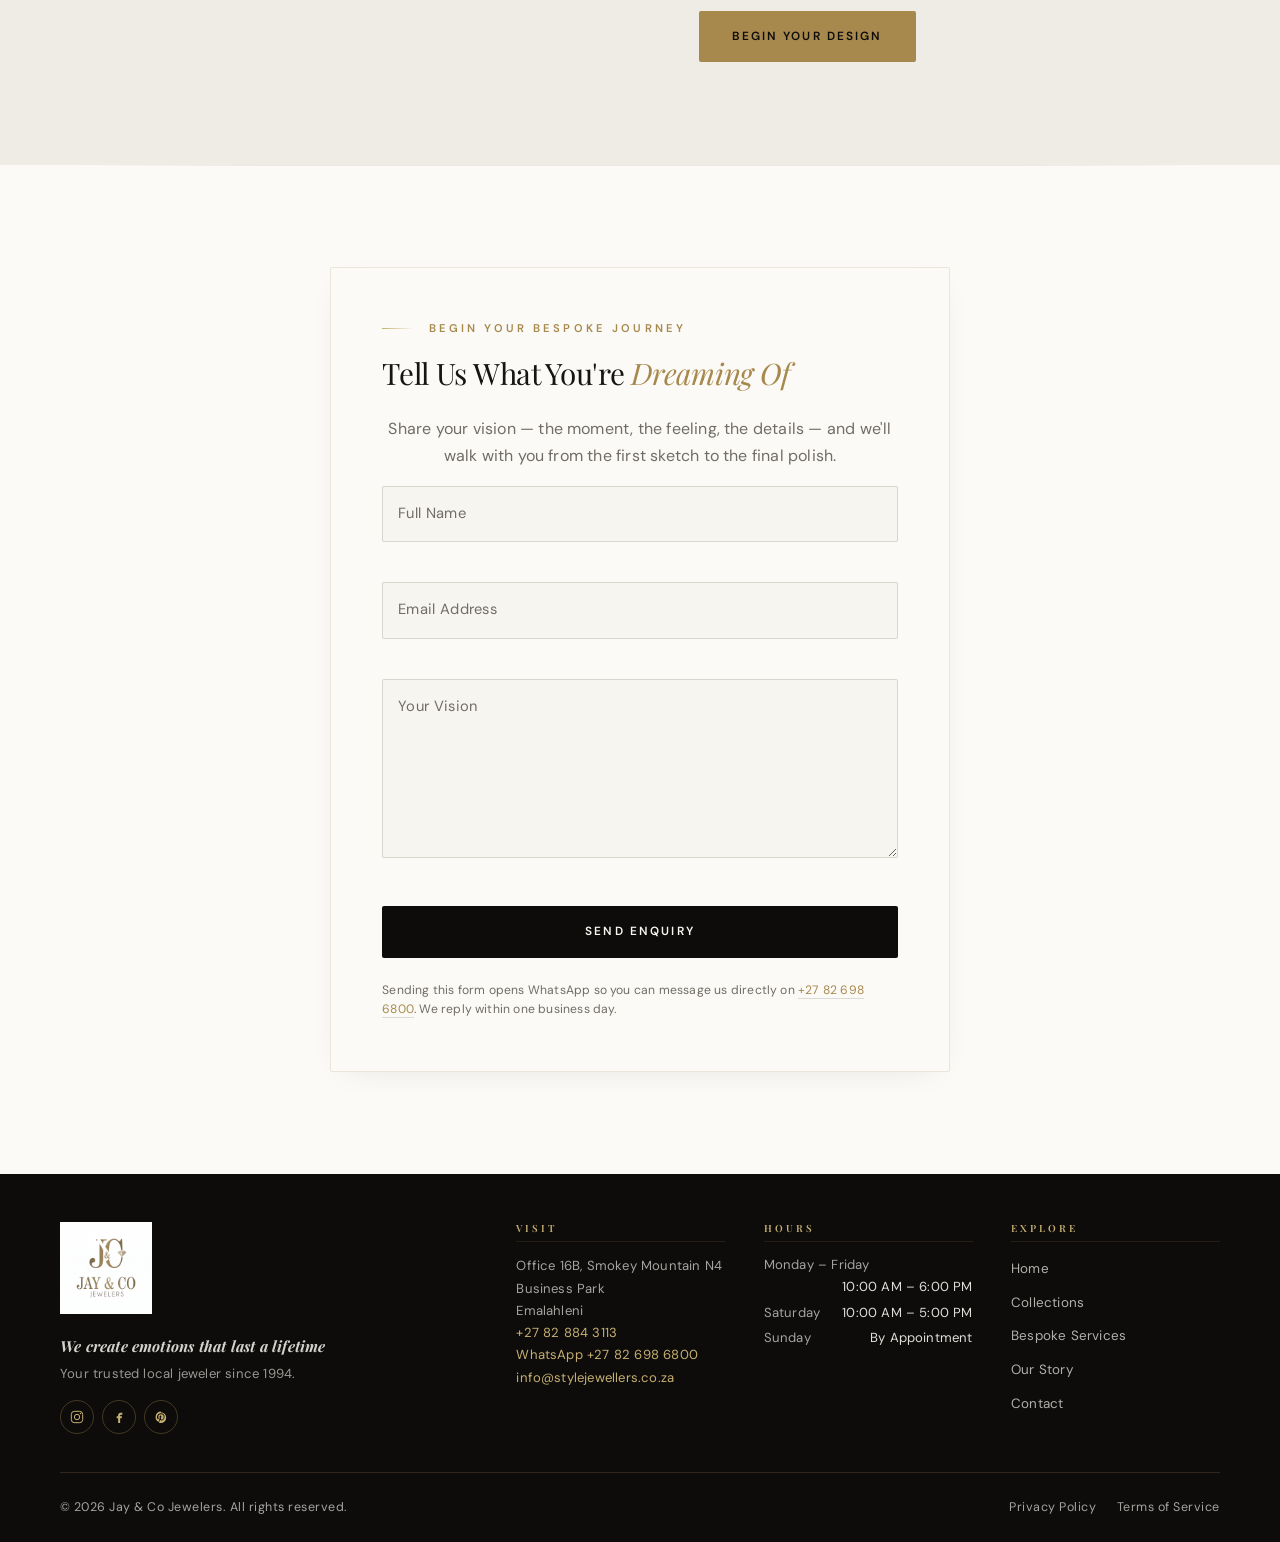
==== commit 52bfa0c2: "Apply Jay & Co website edits and supplied assets" ====
--- a/bespoke.html
+++ b/bespoke.html
@@ -24,11 +24,7 @@
 
   <header class="header" id="top">
     <div class="container header__inner">
-      <a class="brand" href="index.html" aria-label="Jay &amp; Co Jewelers — home">
-        <!-- LOGO SLOT — swap this single src for the supplied logo file; size is set in .brand__logo -->
-        <img class="brand__logo" src="assets/img/logo-mark-gold-192.webp" width="34" height="34" alt="" aria-hidden="true">
-        JAY <span class="brand__amp">&amp;</span> CO
-      </a>
+      <a class="brand" href="index.html" aria-label="Jay &amp; Co Jewelers — home"><img class="brand__logo" src="assets/brand/jay-co-logo.jpeg" width="88" height="88" alt="Jay &amp; Co Jewellers"></a>
       <nav class="nav__links" aria-label="Primary navigation">
         <a href="index.html" data-nav="home">Home</a>
         <a href="collections.html" data-nav="collections">Collections</a>
@@ -86,12 +82,12 @@
     <div class="marquee" aria-label="What we offer" role="marquee">
       <div class="marquee__track">
         <span class="marquee__item">Bespoke Design<span class="marquee__sep">◆</span></span>
-        <span class="marquee__item">Timeless craftmanship<span class="marquee__sep">◆</span></span>
+        <span class="marquee__item">Timeless craftsmanship<span class="marquee__sep">◆</span></span>
         <span class="marquee__item">Jewellery made to be treasured<span class="marquee__sep">◆</span></span>
         <span class="marquee__item">Engagement Rings<span class="marquee__sep">◆</span></span>
         <span class="marquee__item">Ethically sourced diamonds<span class="marquee__sep">◆</span></span>
         <span class="marquee__item">Bespoke Design<span class="marquee__sep">◆</span></span>
-        <span class="marquee__item">Timeless craftmanship<span class="marquee__sep">◆</span></span>
+        <span class="marquee__item">Timeless craftsmanship<span class="marquee__sep">◆</span></span>
         <span class="marquee__item">Jewellery made to be treasured<span class="marquee__sep">◆</span></span>
         <span class="marquee__item">Engagement Rings<span class="marquee__sep">◆</span></span>
         <span class="marquee__item">Ethically sourced diamonds<span class="marquee__sep">◆</span></span>
@@ -103,7 +99,7 @@
       <div class="container">
         <div class="bespoke-split__grid">
           <div class="bespoke-split__image" data-reveal>
-            <img src="assets/bespoke.jpg" alt="Bespoke atelier — custom jewelry crafted by hand" loading="lazy" decoding="async">
+            <img src="assets/brand/bespoke-custom-page.jpeg" alt="Fine rings arranged on a soft ivory surface" loading="lazy" decoding="async">
           </div>
 
           <div class="bespoke-split__text" data-reveal>
@@ -182,9 +178,7 @@
     <div class="container">
       <div class="footer__grid">
         <div class="footer__brand">
-          <a class="footer__logo" href="index.html" aria-label="Jay &amp; Co Jewelers — back to home">
-            JAY <span class="amp">&amp;</span> CO
-          </a>
+          <a class="footer__logo" href="index.html" aria-label="Jay &amp; Co Jewelers — back to home"><img class="footer__logo-image" src="assets/brand/jay-co-logo.jpeg" width="88" height="88" alt="Jay &amp; Co Jewellers"></a>
           <p class="footer__tagline">
             <strong>We create emotions that last a lifetime</strong>
             Your trusted local jeweler since 1994.
--- a/assets/css/styles.css
+++ b/assets/css/styles.css
@@ -24,7 +24,7 @@
   --font-body: 'DM Sans', -apple-system, BlinkMacSystemFont, 'Segoe UI', Roboto, sans-serif;
 
   --container: 1160px;
-  --nav-h: 70px;
+  --nav-h: 82px;
   --radius: 2px;
   --shadow: 0 30px 60px -42px rgba(13, 12, 11, 0.45);
   --shadow-gold: 0 24px 50px -30px rgba(167, 137, 77, 0.5);
@@ -273,15 +273,10 @@
 .brand {
   display: inline-flex;
   align-items: center;
-  font-family: var(--font-display);
-  font-size: 1.35rem;
-  font-weight: 500;
-  letter-spacing: 0.28em;
-  text-transform: uppercase;
-  color: var(--ink);
-  transition: transform 0.5s var(--ease-out);
-}
-.brand:hover { transform: rotate(-3deg) scale(1.03); }
+  flex: 0 0 auto;
+  transition: opacity 0.3s var(--ease-out);
+}
+.brand:hover { opacity: 0.82; }
 
 .brand__amp {
   font-style: italic;
@@ -292,9 +287,8 @@
    Swap the <img> src for the supplied logo file — nothing else needs to change. */
 .brand__logo {
   flex: none;
-  width: 34px;
-  height: 34px;
-  margin-right: 0.7rem;
+  width: 76px;
+  height: 76px;
   object-fit: contain;
 }
 
@@ -636,11 +630,35 @@
 }
 .card__title { font-size: clamp(1.4rem, 2.3vw, 1.8rem); }
 .card__text { font-size: 0.94rem; color: var(--ink-soft); }
+/* The link must NOT be positioned here: the pseudo-element below stretches to
+   the nearest positioned ancestor, which is .card — that is what makes the
+   whole box clickable rather than just the label. */
 .card__link {
   margin-top: auto;
   align-self: flex-start;
   padding-top: 0.5rem;
 }
+
+/* Whole-card link. The label stays the real, focusable anchor and this
+   pseudo-element stretches it over the card, so the box, the image and the
+   copy are all one click target. Nothing else is interactive inside a card,
+   so nothing gets covered up. */
+.card__link::after {
+  content: "";
+  position: absolute;
+  inset: 0;
+  z-index: 1;
+}
+.card__link:focus-visible::after {
+  outline: 2px solid var(--gold-bright);
+  outline-offset: -3px;
+  border-radius: var(--radius);
+}
+
+/* The card already lifts on hover; make the whole surface read as clickable. */
+.card__link::after { cursor: pointer; }
+.card:hover .card__link { color: var(--gold); }
+.card:hover .card__link .link-arrow__glyph { transform: translateX(6px); }
 
 .collections__cta {
   text-align: center;
@@ -755,6 +773,66 @@
   color: var(--ivory);
   font-weight: 600;
 }
+
+/* -------------------------------------------------- Our Story editorial layout */
+.story-intro {
+  padding: clamp(4.25rem, 8vw, 7rem) 0 clamp(2.75rem, 5vw, 4.25rem);
+  text-align: center;
+  background: var(--paper);
+}
+.story-intro__inner { max-width: 820px; }
+.story-intro .eyebrow { justify-content: center; }
+.story-intro h1 { font-size: clamp(3rem, 7vw, 5.6rem); line-height: 1.04; }
+.story-intro__inner > p:last-child {
+  margin: 1rem auto 0;
+  color: var(--ink-soft);
+  font-size: clamp(1rem, 1.5vw, 1.2rem);
+}
+.story-legacy { padding-top: clamp(2.5rem, 5vw, 4rem); }
+.story-legacy__grid {
+  display: grid;
+  grid-template-columns: 1fr;
+  gap: clamp(2.5rem, 6vw, 6rem);
+  align-items: center;
+}
+.story-founder { margin: 0; }
+.story-founder__image { aspect-ratio: 4 / 5; overflow: hidden; background: var(--parchment); }
+.story-founder__image img {
+  width: 100%; height: 100%; object-fit: cover; object-position: center 34%;
+}
+.story-founder figcaption {
+  display: flex; gap: 0.85rem; margin-top: 1rem; color: var(--ink);
+  font-size: 0.68rem; font-weight: 600; letter-spacing: 0.2em;
+}
+.story-founder figcaption span { color: var(--gold); }
+.story-legacy__copy { max-width: 62ch; }
+.story-legacy__copy .eyebrow { margin-bottom: 1.3rem; }
+.story-legacy__copy h2 { font-size: clamp(2.5rem, 4.8vw, 4.15rem); line-height: 1.12; }
+.story-legacy__copy h2 em { color: var(--gold); font-weight: 400; }
+.story-legacy__rule { width: 58px; height: 1px; margin: 1.8rem 0 2rem; background: var(--gold); }
+.story-legacy__copy > p:not(.eyebrow) {
+  margin-top: 1.1rem; color: var(--ink-soft); font-size: 0.96rem; line-height: 1.85;
+}
+.story-legacy__button { margin-top: 1.8rem; }
+.story-timeline {
+  display: grid; grid-template-columns: 1fr; margin-top: clamp(4rem, 8vw, 7rem);
+  border-top: 1px solid var(--rule); border-bottom: 1px solid var(--rule);
+}
+.story-timeline__item { padding: 2rem 1.5rem; }
+.story-timeline__item + .story-timeline__item { border-top: 1px solid var(--rule); }
+.story-timeline__year { color: var(--gold); font-family: var(--font-display); font-size: 2rem; line-height: 1; }
+.story-timeline__item h3 {
+  margin-top: 0.9rem; font-family: var(--font-body); font-size: 0.67rem;
+  font-weight: 600; letter-spacing: 0.19em; text-transform: uppercase;
+}
+.story-timeline__item > p:last-child { margin-top: 0.5rem; color: var(--ink-soft); font-size: 0.9rem; }
+.story-journal { padding: clamp(3.5rem, 7vw, 6rem) 0; }
+.story-journal__inner {
+  border-top: 1px solid var(--rule); padding-top: clamp(2rem, 4vw, 3rem); text-align: center;
+}
+.story-journal .eyebrow { justify-content: center; }
+.story-journal h2 { font-size: clamp(2rem, 4vw, 3.2rem); }
+.stat__label--wide { max-width: 15ch; line-height: 1.45; }
 
 /* -------------------------------------------------- home contact section */
 .home-contact {
@@ -1061,6 +1139,7 @@
 }
 .footer__logo:hover { transform: translateY(-2px); color: var(--gold-bright); }
 .footer__logo .amp { font-style: italic; color: var(--gold-bright); }
+.footer__logo-image { width: 92px; height: 92px; object-fit: contain; }
 .footer__tagline {
   margin-top: 0.7rem;
   font-size: 0.82rem;
@@ -1203,6 +1282,11 @@
   .nav__links { display: flex; }
   .menu-toggle { display: none; }
 
+  .story-legacy__grid { grid-template-columns: minmax(300px, 0.85fr) minmax(0, 1.15fr); }
+  .story-timeline { grid-template-columns: repeat(3, 1fr); }
+  .story-timeline__item + .story-timeline__item { border-top: 0; border-left: 1px solid var(--rule); }
+  .story-timeline__item { padding: 2.5rem clamp(1.25rem, 3vw, 2.75rem); }
+
   .collections__grid {
     grid-template-columns: 1fr 1fr;
     grid-template-rows: auto auto;
@@ -1266,3 +1350,257 @@
 .btn:hover::after {
   left: 100%;
 }
+
+/* =============================================================
+   PRODUCT GALLERY + PIECE VIEWER (new)
+   ============================================================= */
+.gallery__grid {
+  display: grid;
+  grid-template-columns: repeat(auto-fill, minmax(180px, 1fr));
+  gap: clamp(0.9rem, 1.8vw, 1.5rem);
+}
+.gallery__count {
+  margin-top: 0.9rem;
+  font-size: 0.66rem;
+  letter-spacing: 0.26em;
+  text-transform: uppercase;
+  color: var(--gold);
+}
+.gallery__count::before {
+  content: "";
+  display: inline-block;
+  width: 22px; height: 1px;
+  margin-right: 0.7rem;
+  vertical-align: middle;
+  background: linear-gradient(90deg, var(--gold-bright), transparent);
+}
+
+/* The whole tile is one link, so the image and the caption both navigate. */
+.product { margin: 0; }
+.product__link {
+  display: flex;
+  flex-direction: column;
+  gap: 0.65rem;
+}
+.product__media {
+  position: relative;
+  display: block;
+  aspect-ratio: 1 / 1;
+  overflow: hidden;
+  background: #ffffff;
+  border: 1px solid rgba(167, 137, 77, 0.18);
+  border-radius: var(--radius);
+  box-shadow: 0 8px 32px -22px rgba(13, 12, 11, 0.2);
+  transition: transform 0.5s var(--ease-out), border-color 0.5s var(--ease-out),
+              box-shadow 0.5s var(--ease-out);
+}
+.product__media img {
+  width: 100%;
+  height: 100%;
+  object-fit: contain;
+  transition: transform 1.1s var(--ease-out);
+}
+.product__link:hover .product__media,
+.product__link:focus-visible .product__media {
+  transform: translateY(-3px);
+  border-color: rgba(167, 137, 77, 0.55);
+  box-shadow: 0 18px 44px -24px rgba(167, 137, 77, 0.45);
+}
+.product__link:hover .product__media img { transform: scale(1.05); }
+
+/* gold sweep across the mount on hover */
+.product__media::after {
+  content: "";
+  position: absolute;
+  top: 0; left: -120%;
+  width: 60%; height: 100%;
+  background: linear-gradient(100deg, transparent, rgba(198, 175, 112, 0.3), transparent);
+  transition: left 0.75s var(--ease-out);
+  pointer-events: none;
+}
+.product__link:hover .product__media::after { left: 130%; }
+
+.product__caption {
+  font-size: 0.66rem;
+  letter-spacing: 0.18em;
+  text-transform: uppercase;
+  text-align: center;
+  color: var(--ink-soft);
+  transition: color 0.35s var(--ease-out);
+}
+.product__link:hover .product__caption,
+.product__link:focus-visible .product__caption { color: var(--gold); }
+
+/* Two CTAs side by side under the collection cards. */
+.collections__cta {
+  display: flex;
+  flex-wrap: wrap;
+  justify-content: center;
+  gap: 0.75rem;
+}
+
+/* -------------------------------------------------- piece viewer */
+.piece {
+  position: fixed;
+  inset: 0;
+  z-index: 300;
+  display: flex;
+  align-items: center;
+  justify-content: center;
+  padding: clamp(0.75rem, 4vw, 3rem);
+  background: rgba(13, 12, 11, 0.94);
+}
+.piece[hidden] { display: none; }
+
+.piece__panel {
+  display: grid;
+  grid-template-columns: minmax(0, 1.1fr) minmax(0, 0.9fr);
+  width: min(100%, 1080px);
+  max-height: 100%;
+  background: var(--paper);
+  border: 1px solid rgba(198, 175, 112, 0.4);
+  border-radius: var(--radius);
+  box-shadow: var(--shadow);
+  overflow: hidden;
+}
+.piece__stage {
+  display: flex;
+  flex-direction: column;
+  align-items: center;
+  justify-content: center;
+  gap: clamp(1rem, 1.8vw, 1.4rem);
+  min-height: 280px;
+  padding: clamp(0.75rem, 2vw, 1.75rem);
+  background: #ffffff;
+}
+.piece__img {
+  width: auto;
+  height: auto;
+  max-width: 100%;
+  max-height: min(74vh, 640px);
+  object-fit: contain;
+}
+.piece__body {
+  display: flex;
+  flex-direction: column;
+  gap: 1rem;
+  padding: clamp(1.5rem, 3vw, 2.6rem);
+  overflow-y: auto;
+  border-left: 1px solid rgba(167, 137, 77, 0.22);
+}
+.piece__collection {
+  font-size: 0.62rem;
+  letter-spacing: 0.3em;
+  text-transform: uppercase;
+  color: var(--gold);
+}
+.piece__title {
+  font-size: clamp(1.35rem, 2.4vw, 1.9rem);
+}
+.piece__rule {
+  height: 1px;
+  background: linear-gradient(90deg, var(--gold-bright), rgba(167, 137, 77, 0.15));
+}
+.piece__text {
+  font-size: 0.9rem;
+  line-height: 1.72;
+  color: var(--ink-soft);
+}
+/* The enquiry sits directly beneath the photograph, with the description
+   in the panel beside it. */
+.piece__enquire { width: 100%; }
+.piece__email {
+  margin-top: auto;
+  padding-top: 1rem;
+  font-size: 0.78rem;
+  color: var(--ink-soft);
+}
+.piece__email a {
+  color: var(--gold);
+  border-bottom: 1px solid rgba(167, 137, 77, 0.45);
+}
+.piece__email a:hover { color: var(--gold-bright); border-color: var(--gold-bright); }
+
+.piece__nav { display: flex; align-items: center; gap: 0.9rem; margin-top: 0.4rem; }
+.piece__arrow {
+  width: 44px;
+  height: 44px;
+  display: grid;
+  place-items: center;
+  background: transparent;
+  border: 1px solid rgba(167, 137, 77, 0.5);
+  border-radius: 50%;
+  color: var(--ink);
+  font-size: 1rem;
+  cursor: pointer;
+  transition: border-color 0.3s var(--ease-out), color 0.3s var(--ease-out),
+              background 0.3s var(--ease-out);
+}
+.piece__arrow:hover,
+.piece__arrow:focus-visible {
+  border-color: var(--gold);
+  background: rgba(167, 137, 77, 0.1);
+  color: var(--gold);
+}
+.piece__counter {
+  font-size: 0.66rem;
+  letter-spacing: 0.22em;
+  text-transform: uppercase;
+  color: var(--ink-soft);
+  font-variant-numeric: tabular-nums;
+}
+
+.piece__close {
+  position: absolute;
+  top: clamp(0.8rem, 2vw, 1.6rem);
+  right: clamp(0.8rem, 2vw, 1.6rem);
+  width: 46px;
+  height: 46px;
+  display: grid;
+  place-items: center;
+  background: transparent;
+  border: 1px solid rgba(198, 175, 112, 0.4);
+  border-radius: 50%;
+  color: var(--gold-bright);
+  font-size: 1.4rem;
+  line-height: 1;
+  cursor: pointer;
+  transition: border-color 0.3s var(--ease-out), color 0.3s var(--ease-out),
+              transform 0.3s var(--ease-out);
+}
+.piece__close:hover,
+.piece__close:focus-visible {
+  border-color: var(--gold-bright);
+  color: var(--ivory);
+  transform: rotate(90deg);
+}
+
+body.piece-open { overflow: hidden; }
+
+/* Stack the viewer: image on top, copy beneath. */
+@media (max-width: 820px) {
+  .piece__panel {
+    grid-template-columns: minmax(0, 1fr);
+    max-height: 100%;
+    overflow-y: auto;
+  }
+  .piece__body { border-left: 0; border-top: 1px solid rgba(167, 137, 77, 0.22); }
+  .piece__img { max-height: min(52vh, 460px); }
+  .piece__email { margin-top: 0.5rem; }
+}
+
+/* A two-up board keeps the pieces legible on phones. */
+@media (max-width: 560px) {
+  .gallery__grid { grid-template-columns: repeat(2, minmax(0, 1fr)); gap: 0.75rem; }
+  .product__caption { font-size: 0.58rem; letter-spacing: 0.12em; }
+}
+
+@media (prefers-reduced-motion: reduce) {
+  .product__media::after { display: none; }
+  .product__link:hover .product__media { transform: none; }
+  .product__link:hover .product__media img { transform: none; }
+  .piece__close:hover { transform: none; }
+}
+
+.stat--ethical { display: flex; align-items: center; justify-content: center; }
+.stat--ethical .stat__label { margin-top: 0; }
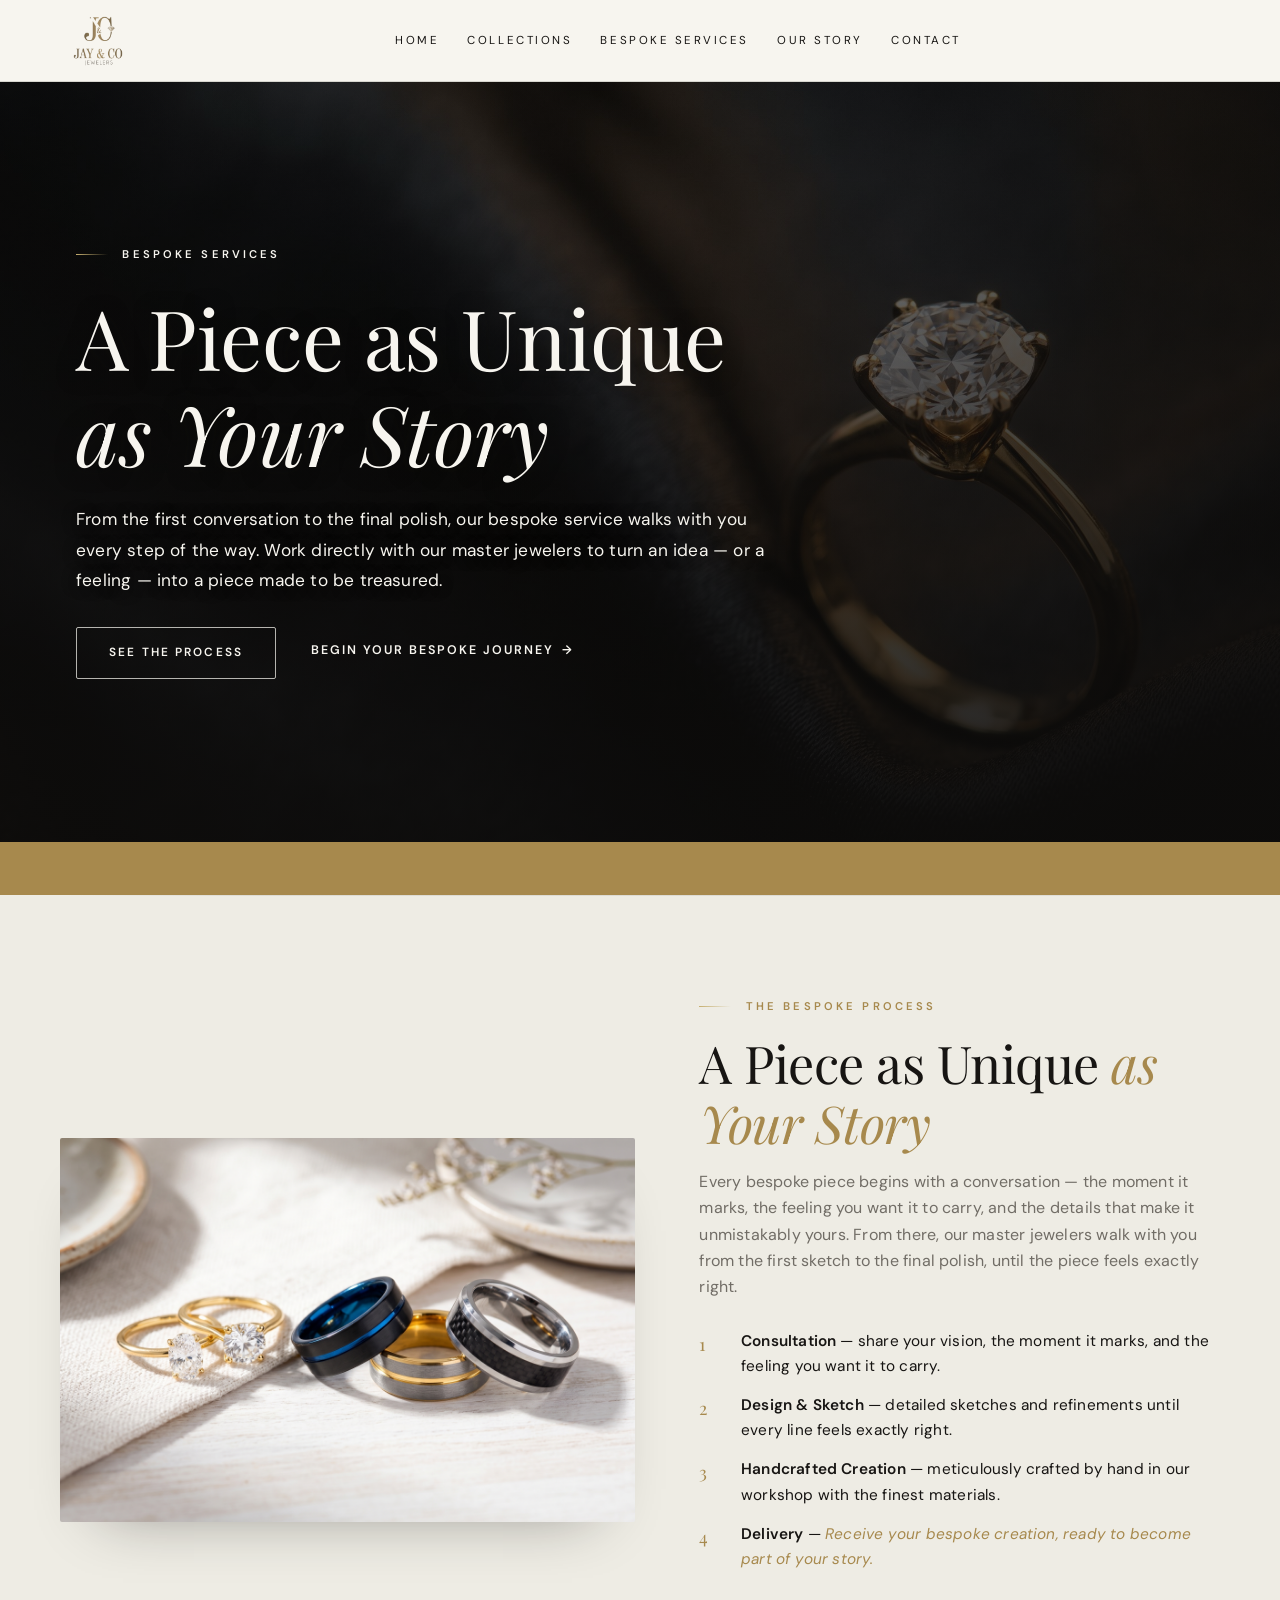
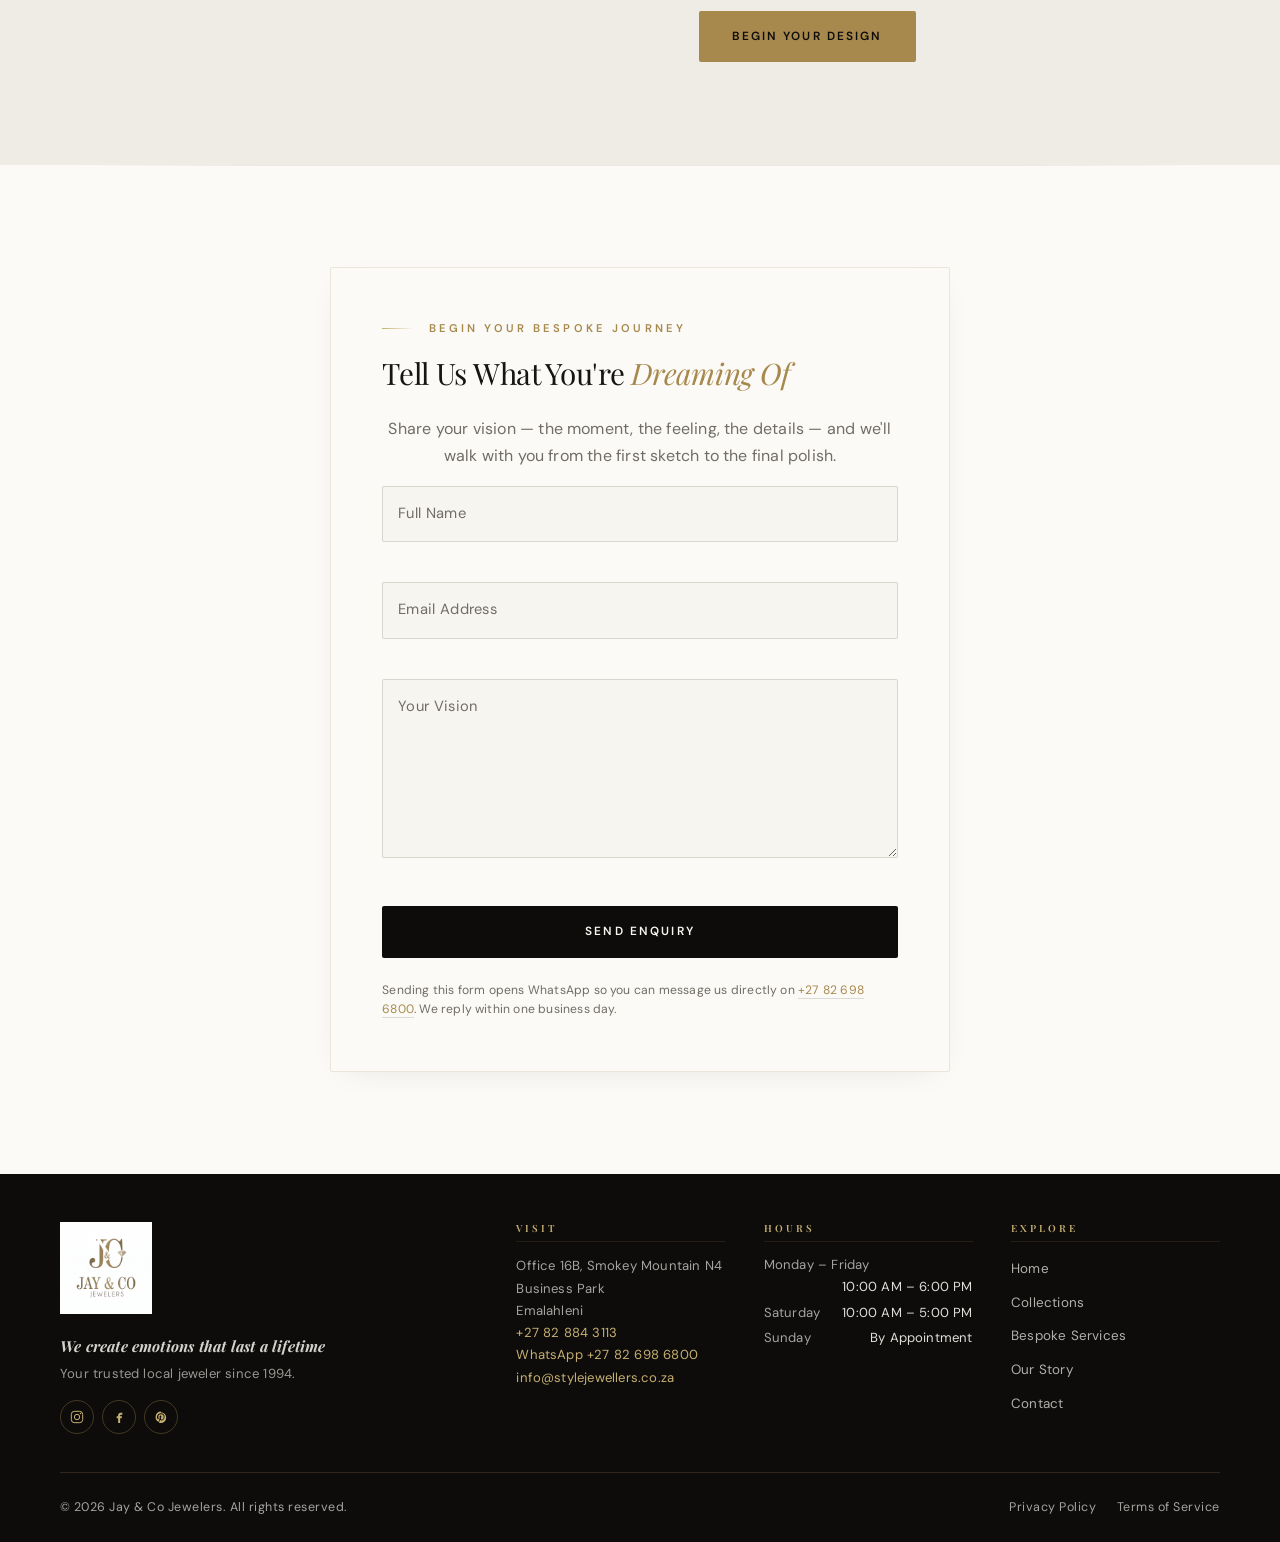
==== commit 13ccac4d: "Match header logo background to ivory" ====
--- a/bespoke.html
+++ b/bespoke.html
@@ -10,9 +10,11 @@
   <meta name="theme-color" content="#f7f5ef">
   <link rel="canonical" href="https://jayandcojewelers.com/bespoke">
   <link rel="icon" href="favicon.svg" type="image/svg+xml">
-  <link rel="icon" href="favicon.ico" sizes="48x48">
+  <link rel="icon" href="favicon.ico" sizes="any">
+  <link rel="icon" href="favicon-48x48.png" sizes="48x48" type="image/png">
   <link rel="icon" href="favicon-32x32.png" sizes="32x32" type="image/png">
   <link rel="icon" href="favicon-16x16.png" sizes="16x16" type="image/png">
+  <link rel="apple-touch-icon" href="assets/img/apple-touch-icon.png">
   <link rel="manifest" href="site.webmanifest">
   <link rel="preconnect" href="https://fonts.googleapis.com">
   <link rel="preconnect" href="https://fonts.gstatic.com" crossorigin>
@@ -24,7 +26,7 @@
 
   <header class="header" id="top">
     <div class="container header__inner">
-      <a class="brand" href="index.html" aria-label="Jay &amp; Co Jewelers — home"><img class="brand__logo" src="assets/brand/jay-co-logo.jpeg" width="88" height="88" alt="Jay &amp; Co Jewellers"></a>
+      <a class="brand" href="index.html" aria-label="Jay &amp; Co Jewelers — home"><img class="brand__logo" src="assets/brand/jay-co-logo-ivory.png" width="88" height="88" alt="Jay &amp; Co Jewellers"></a>
       <nav class="nav__links" aria-label="Primary navigation">
         <a href="index.html" data-nav="home">Home</a>
         <a href="collections.html" data-nav="collections">Collections</a>
